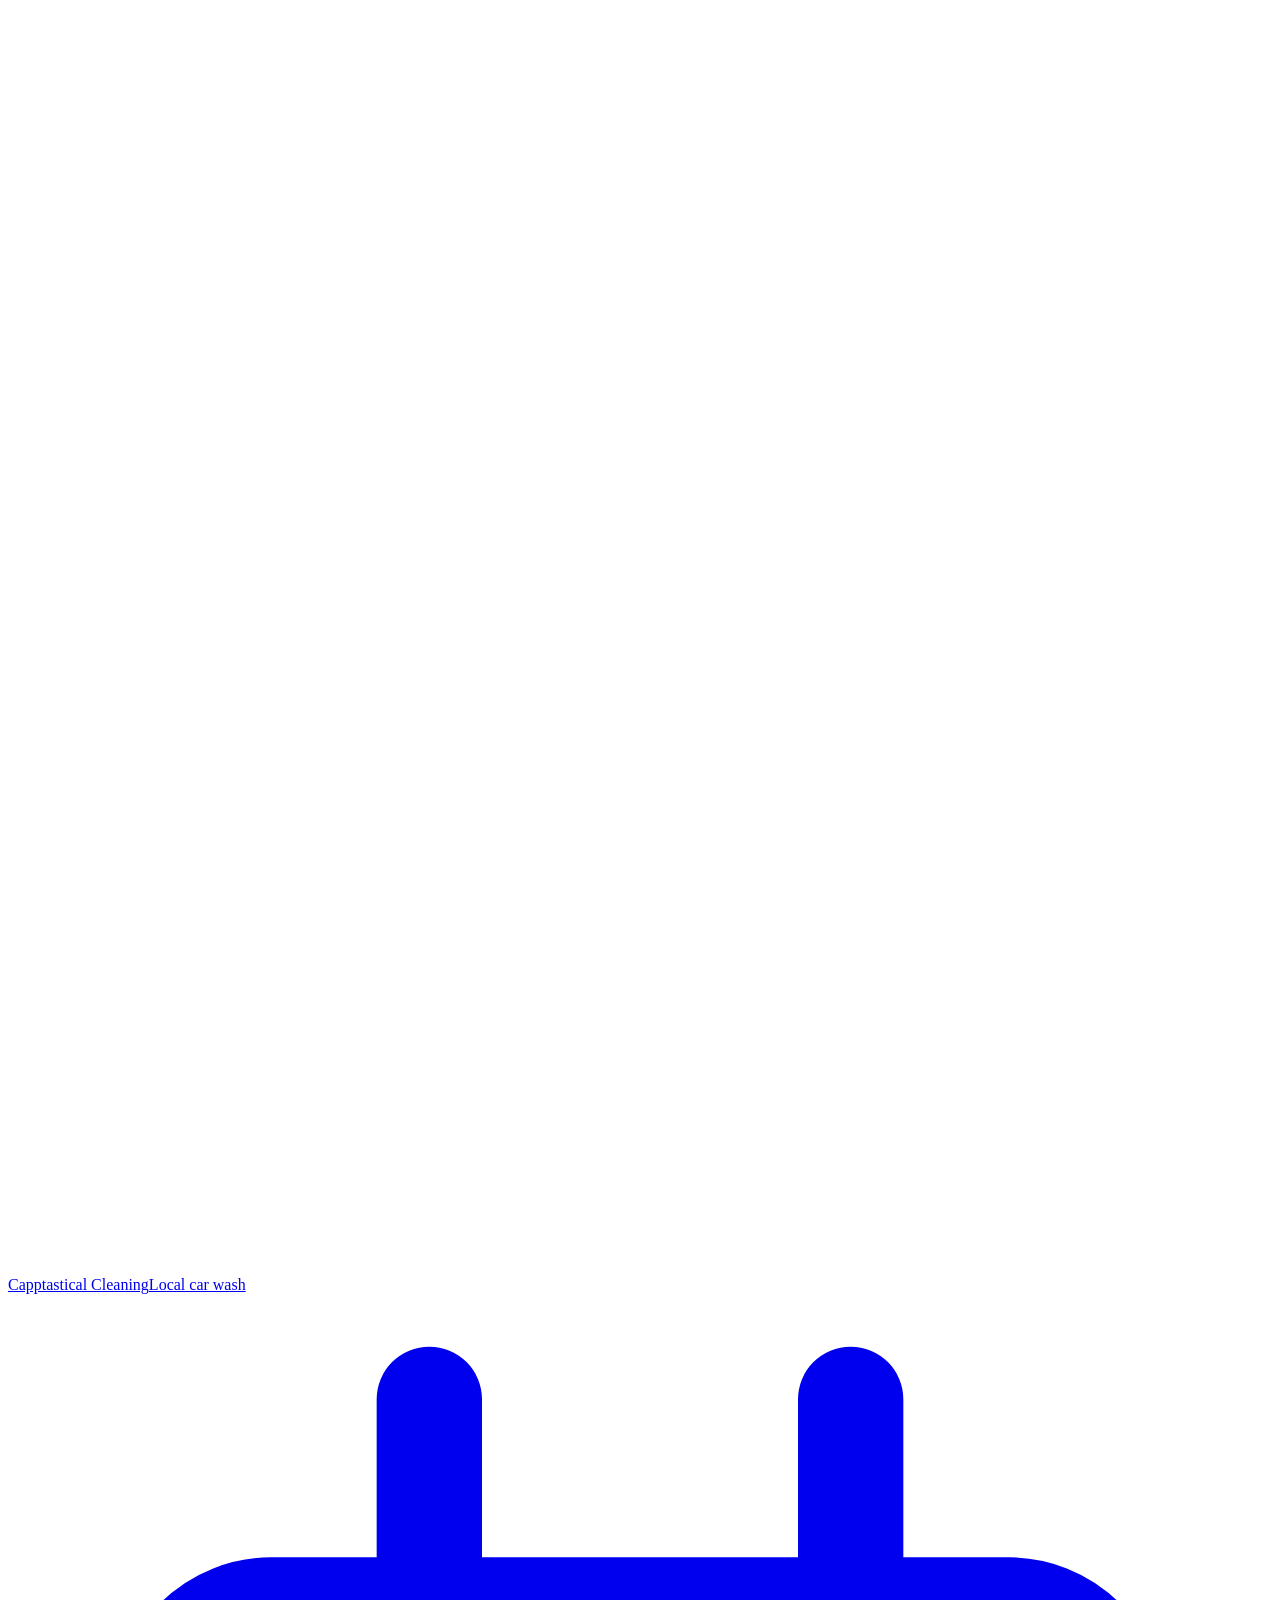
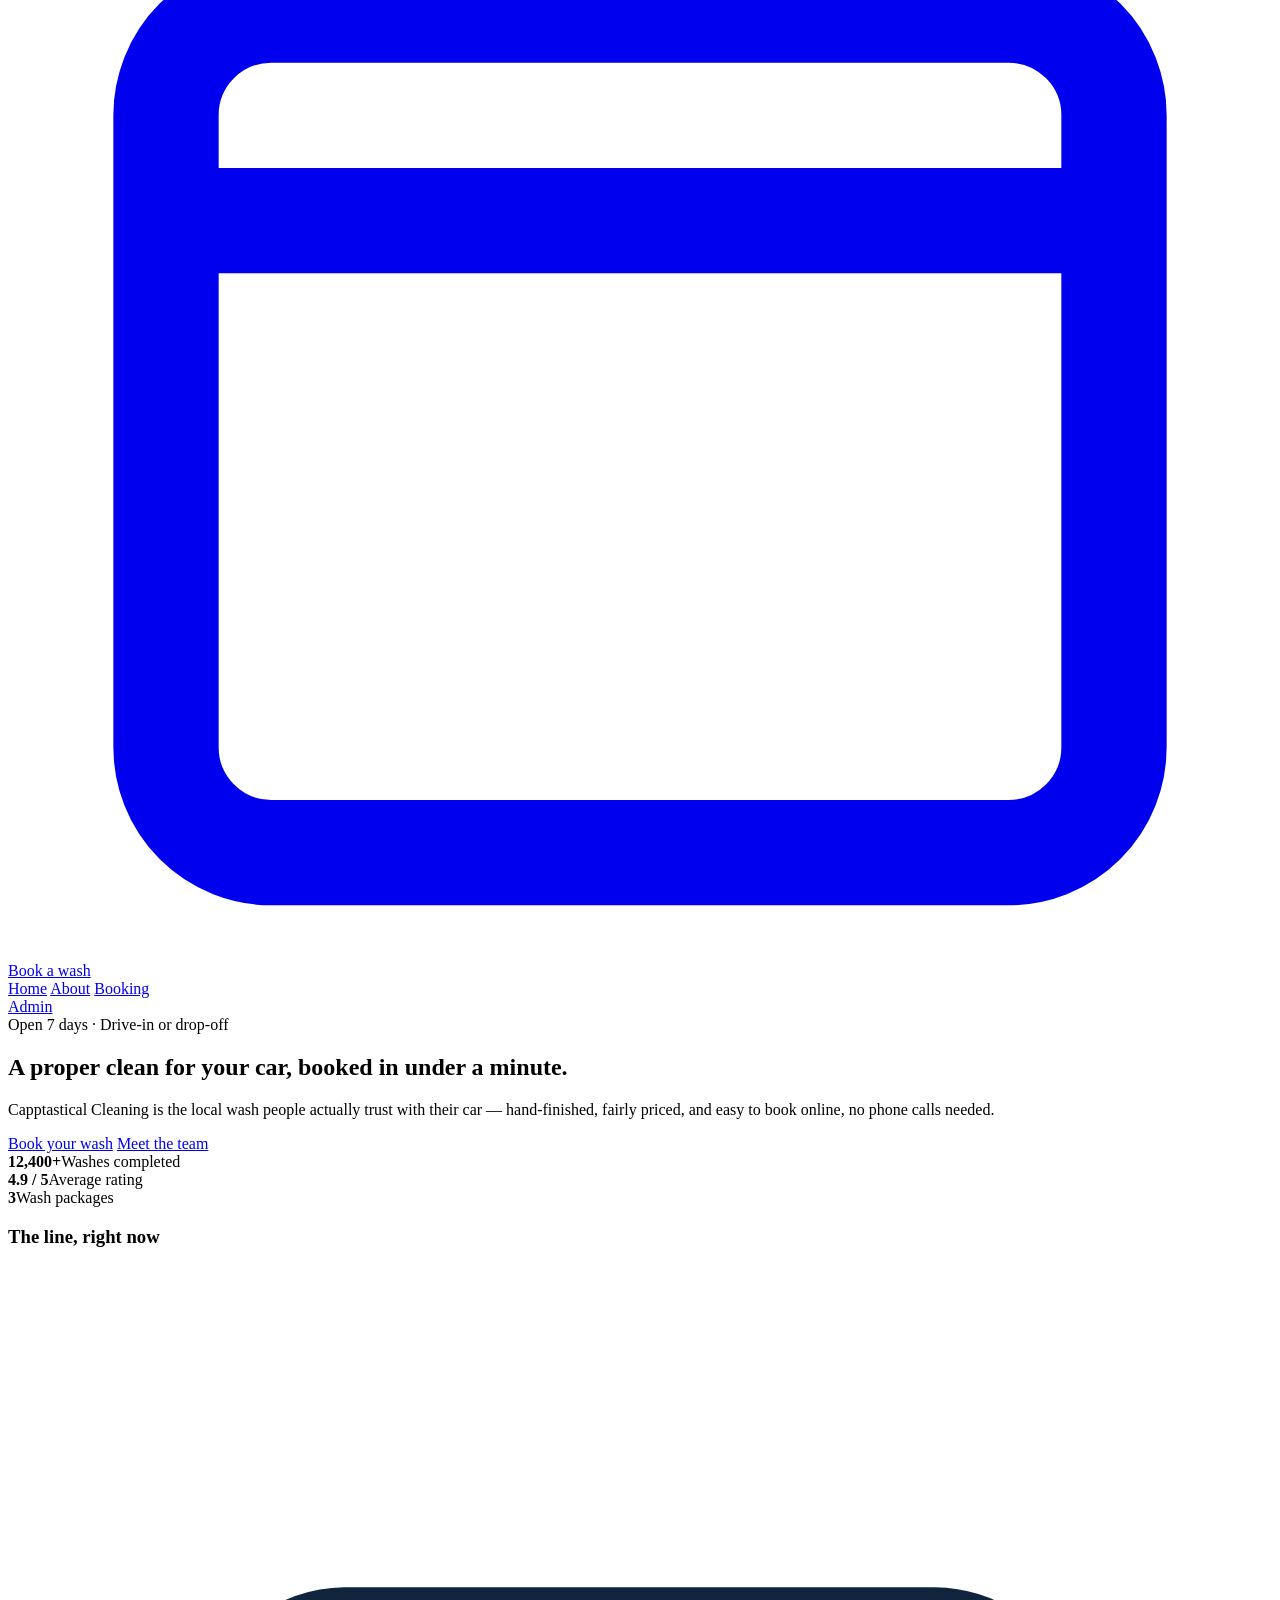
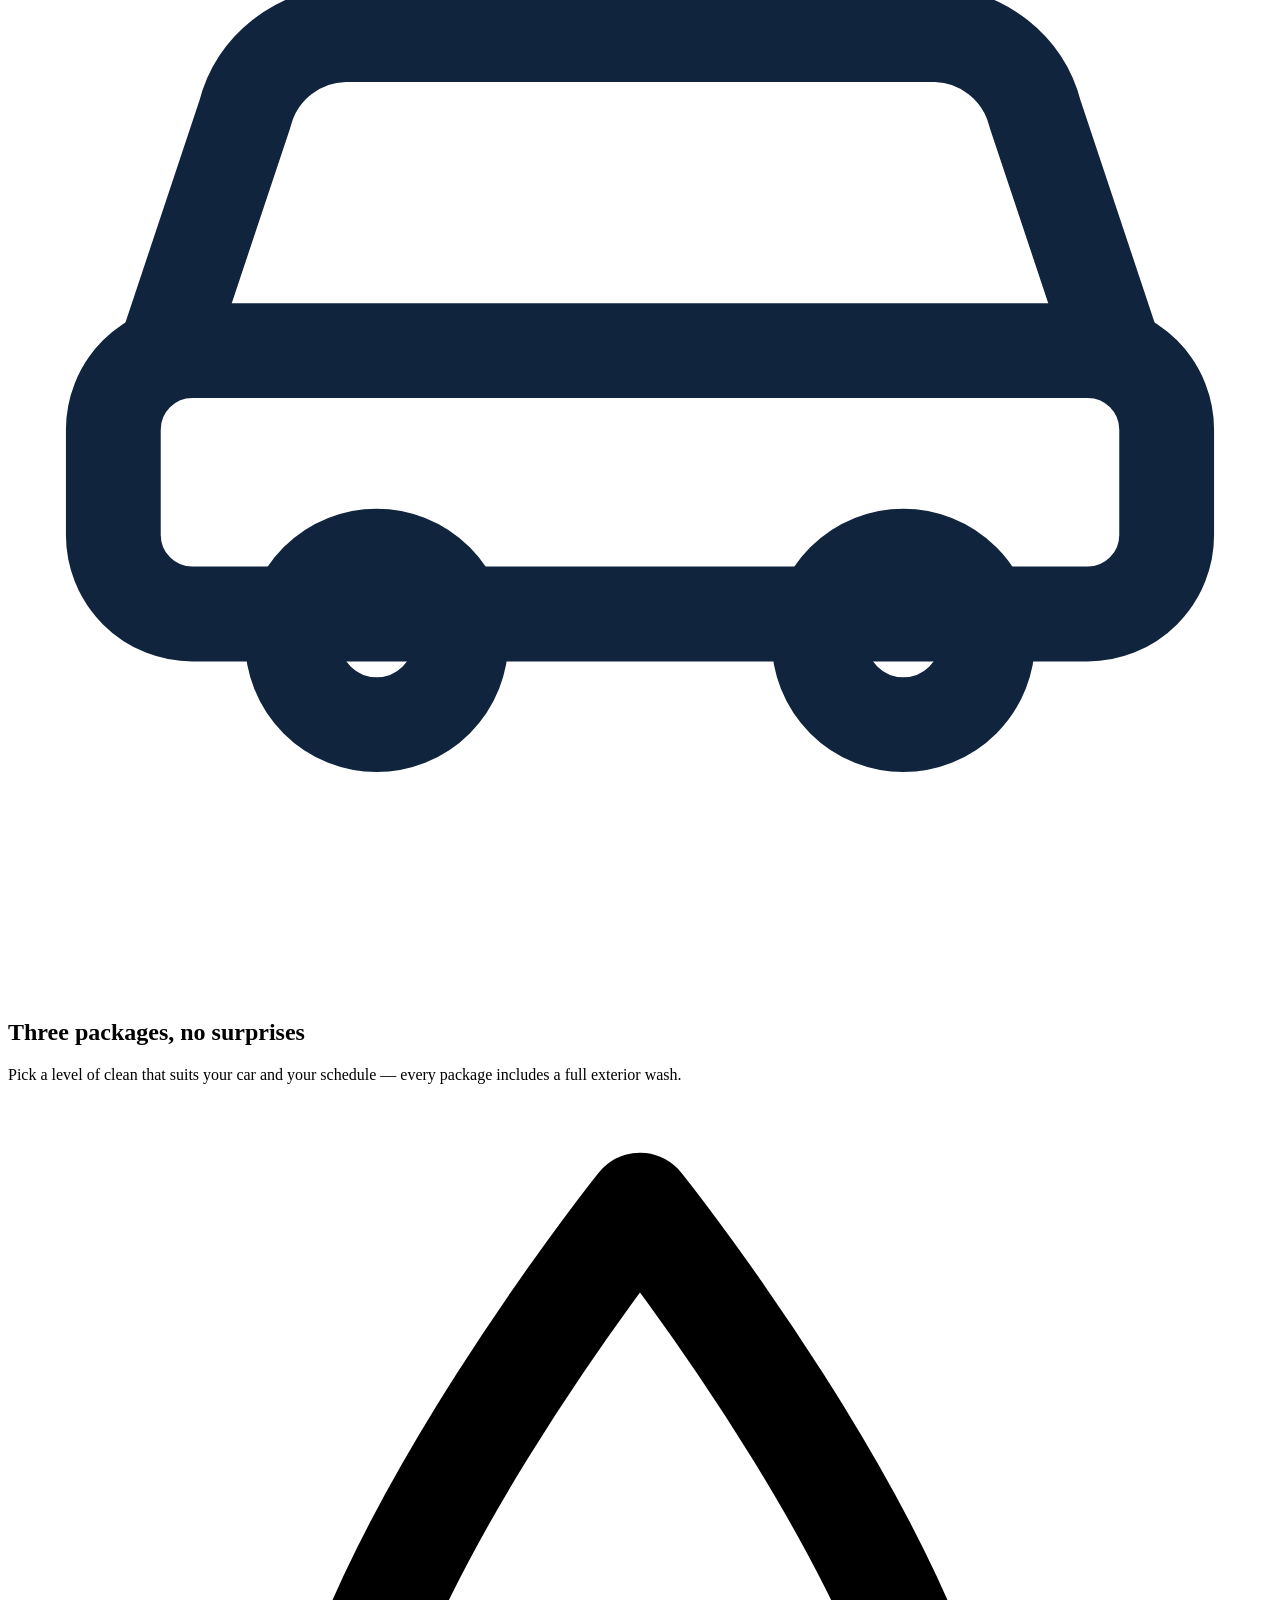
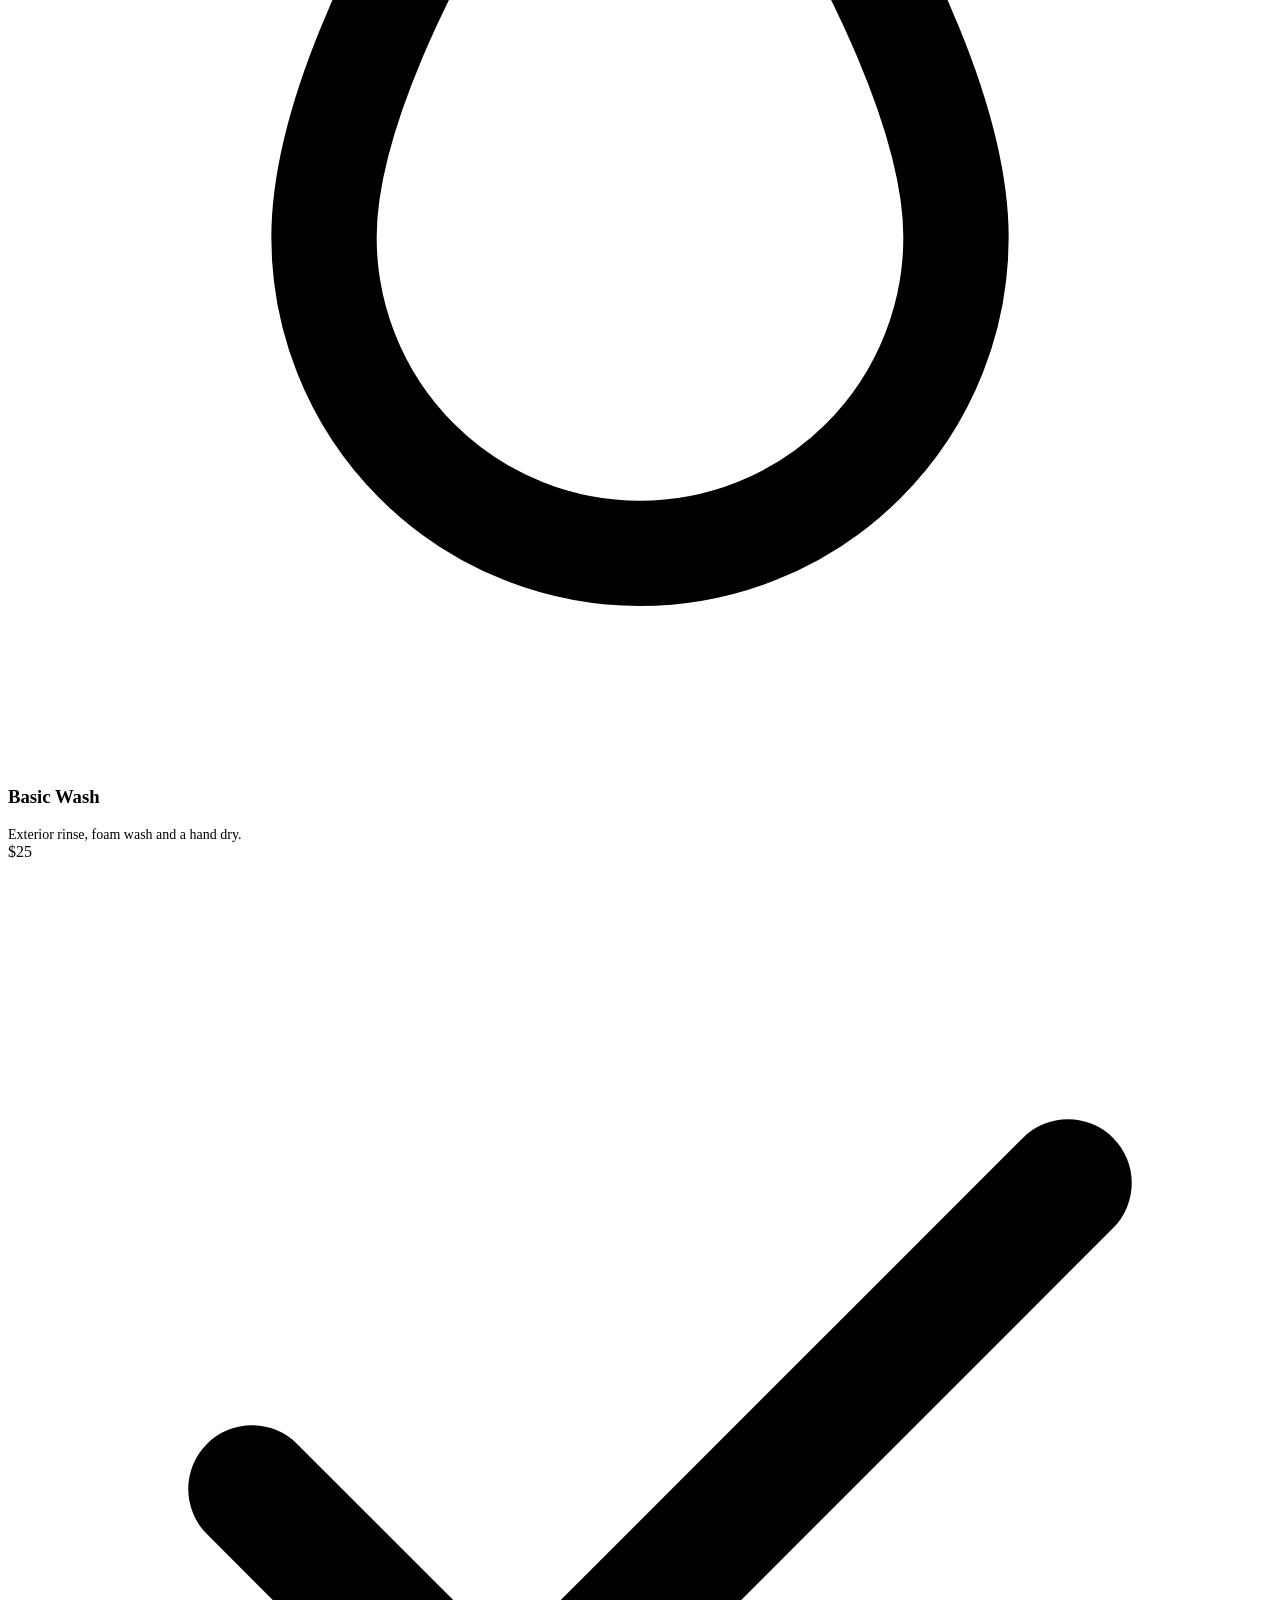
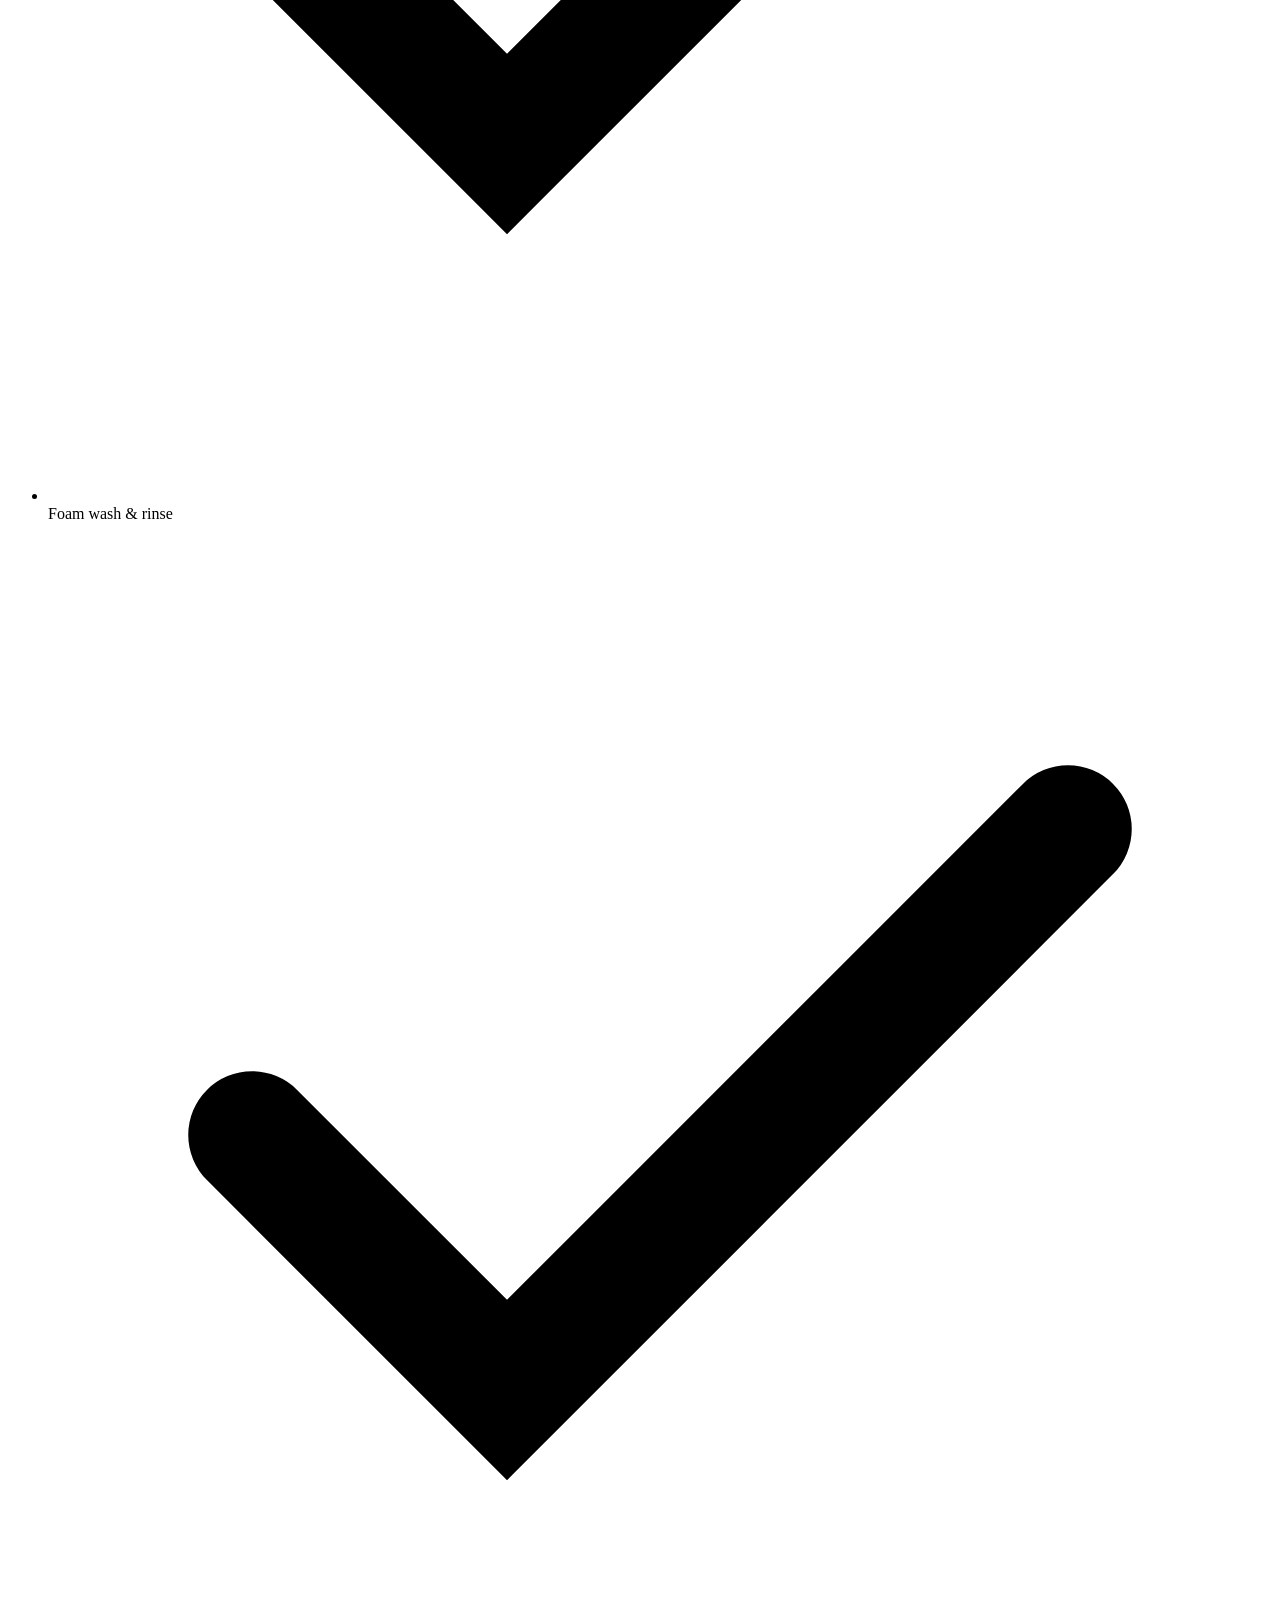
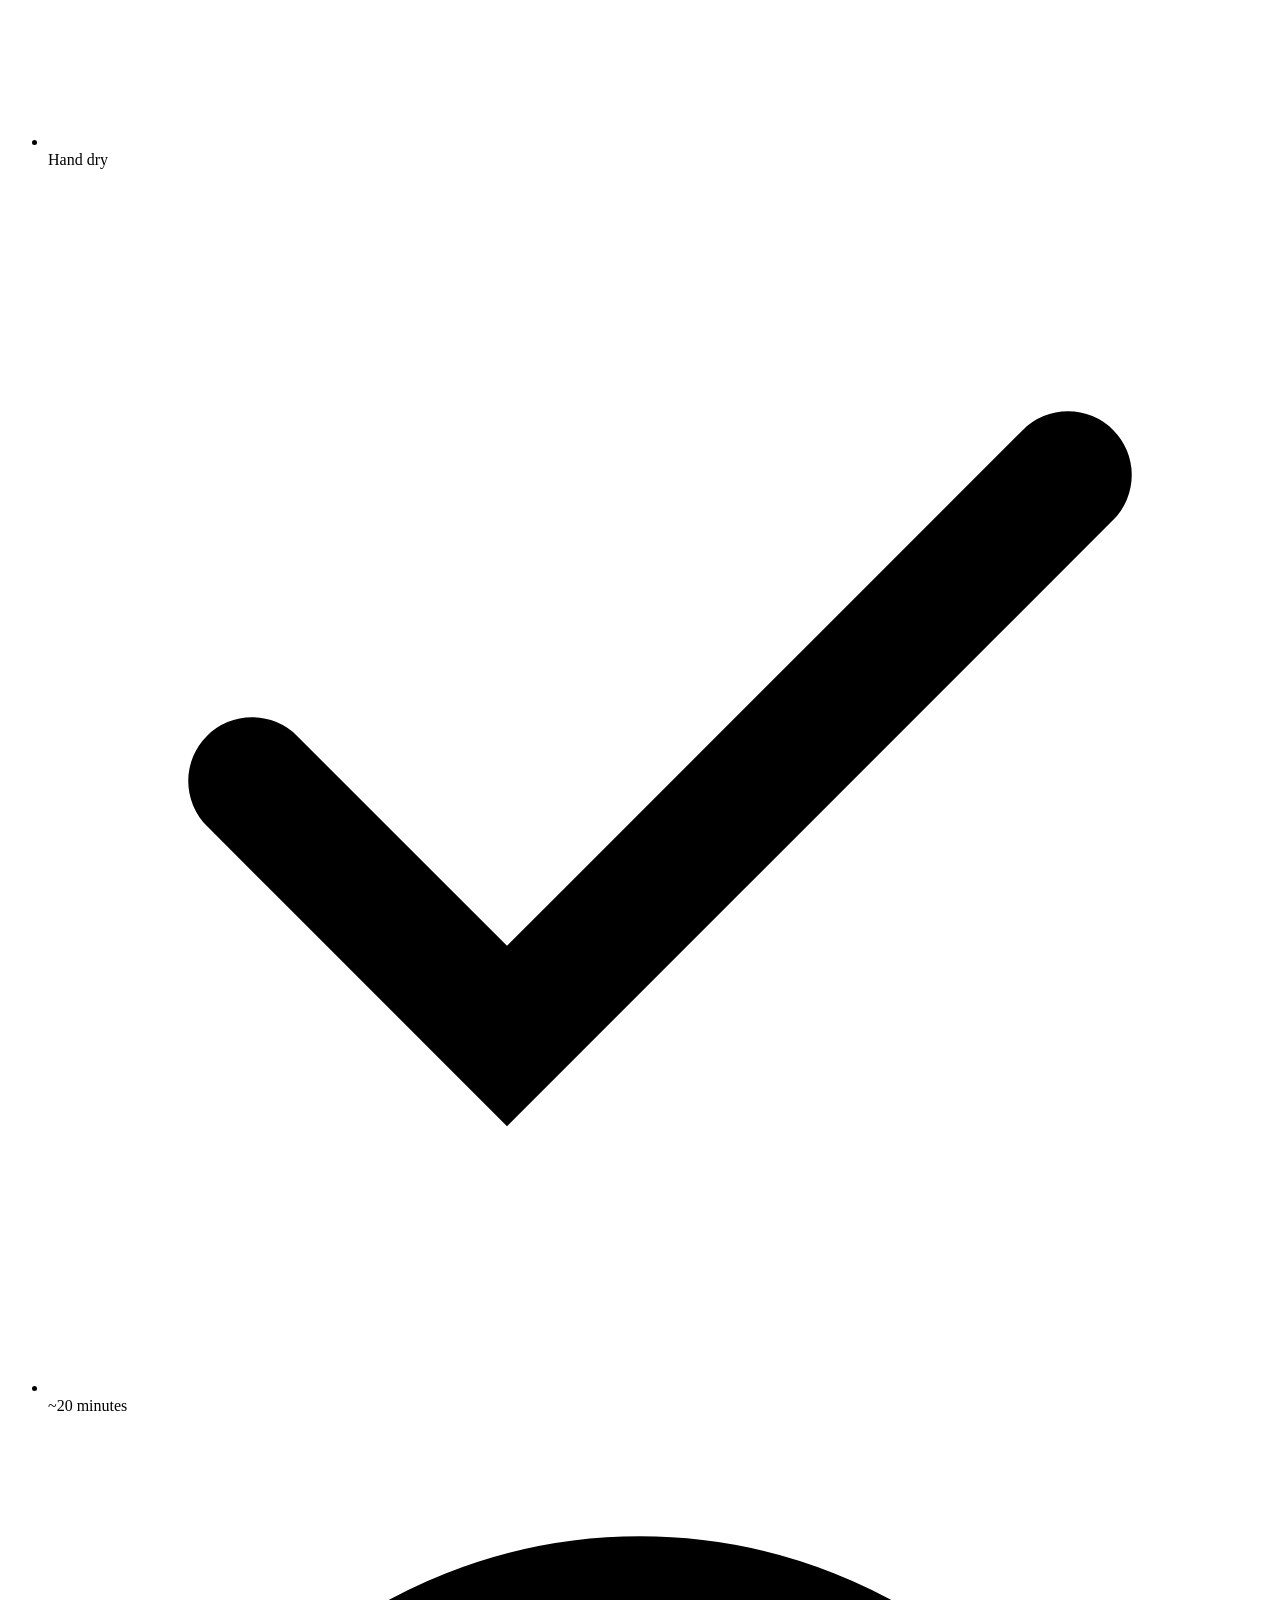
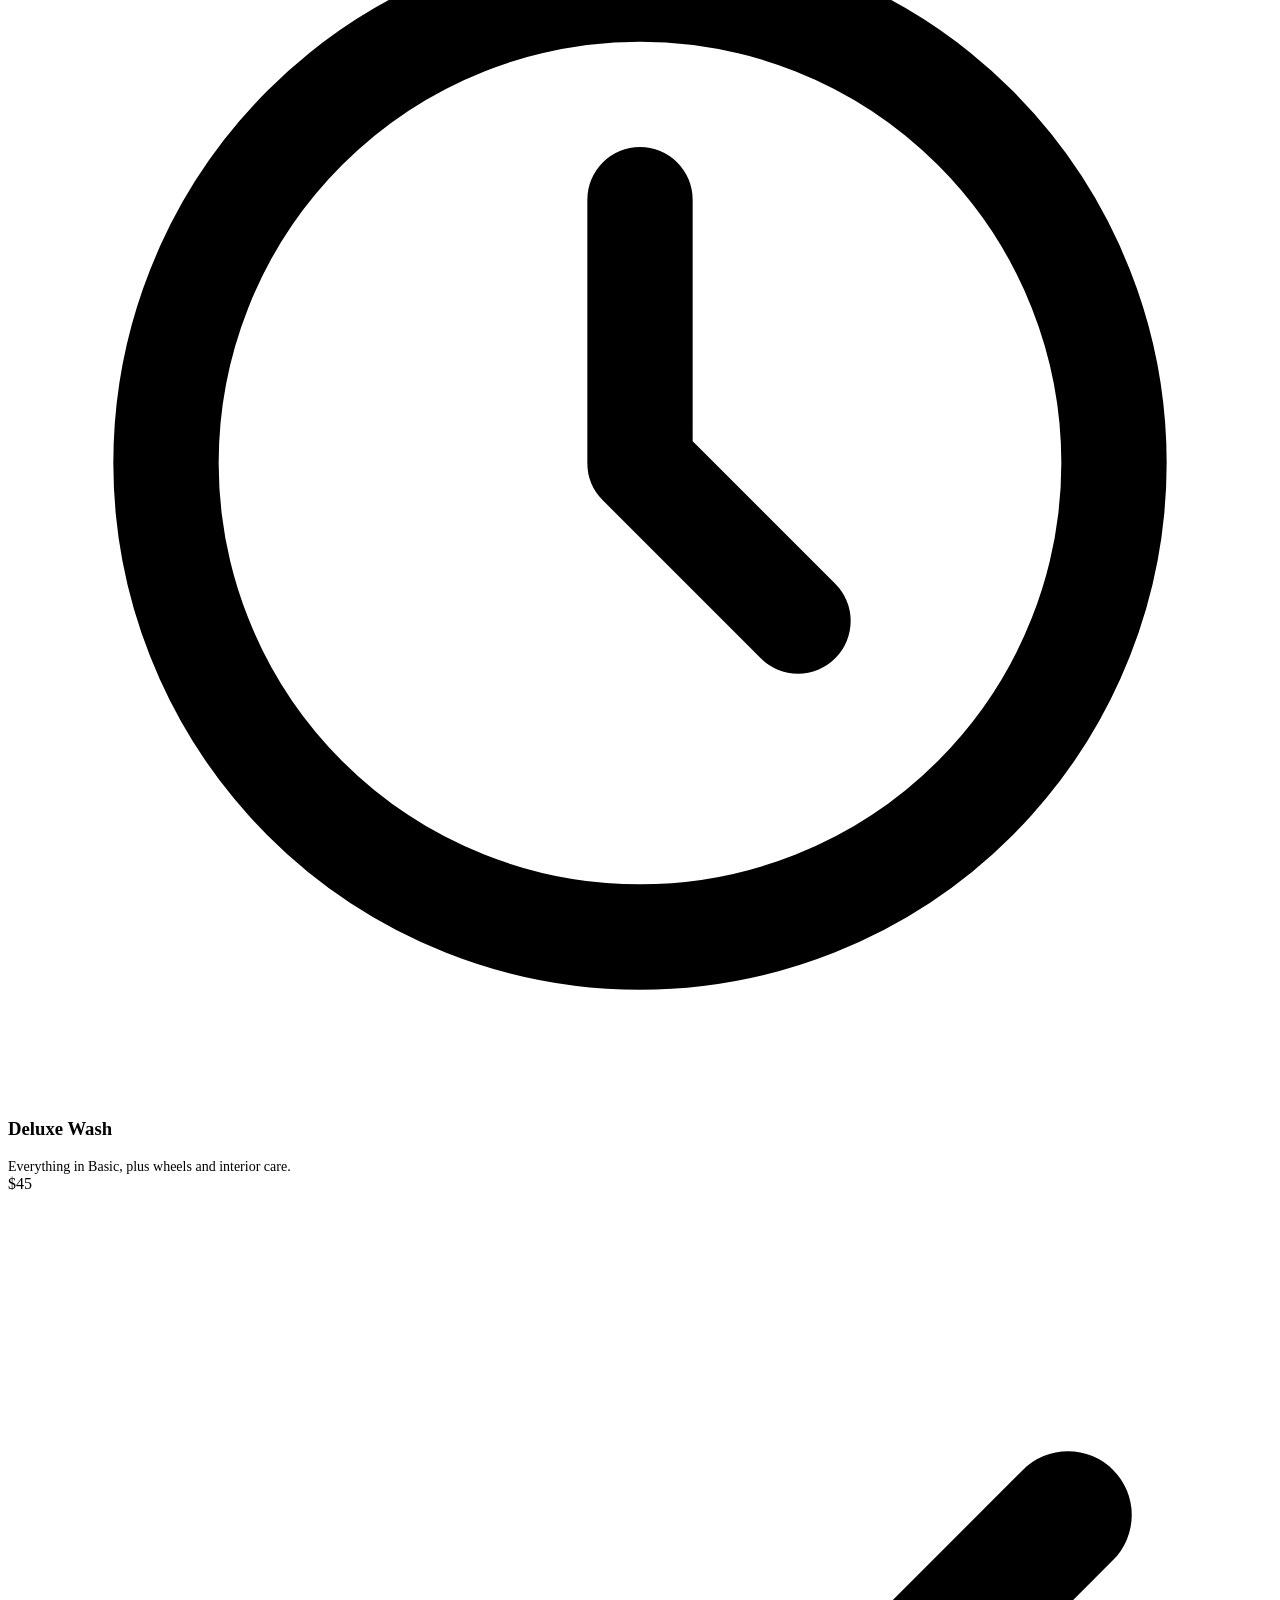
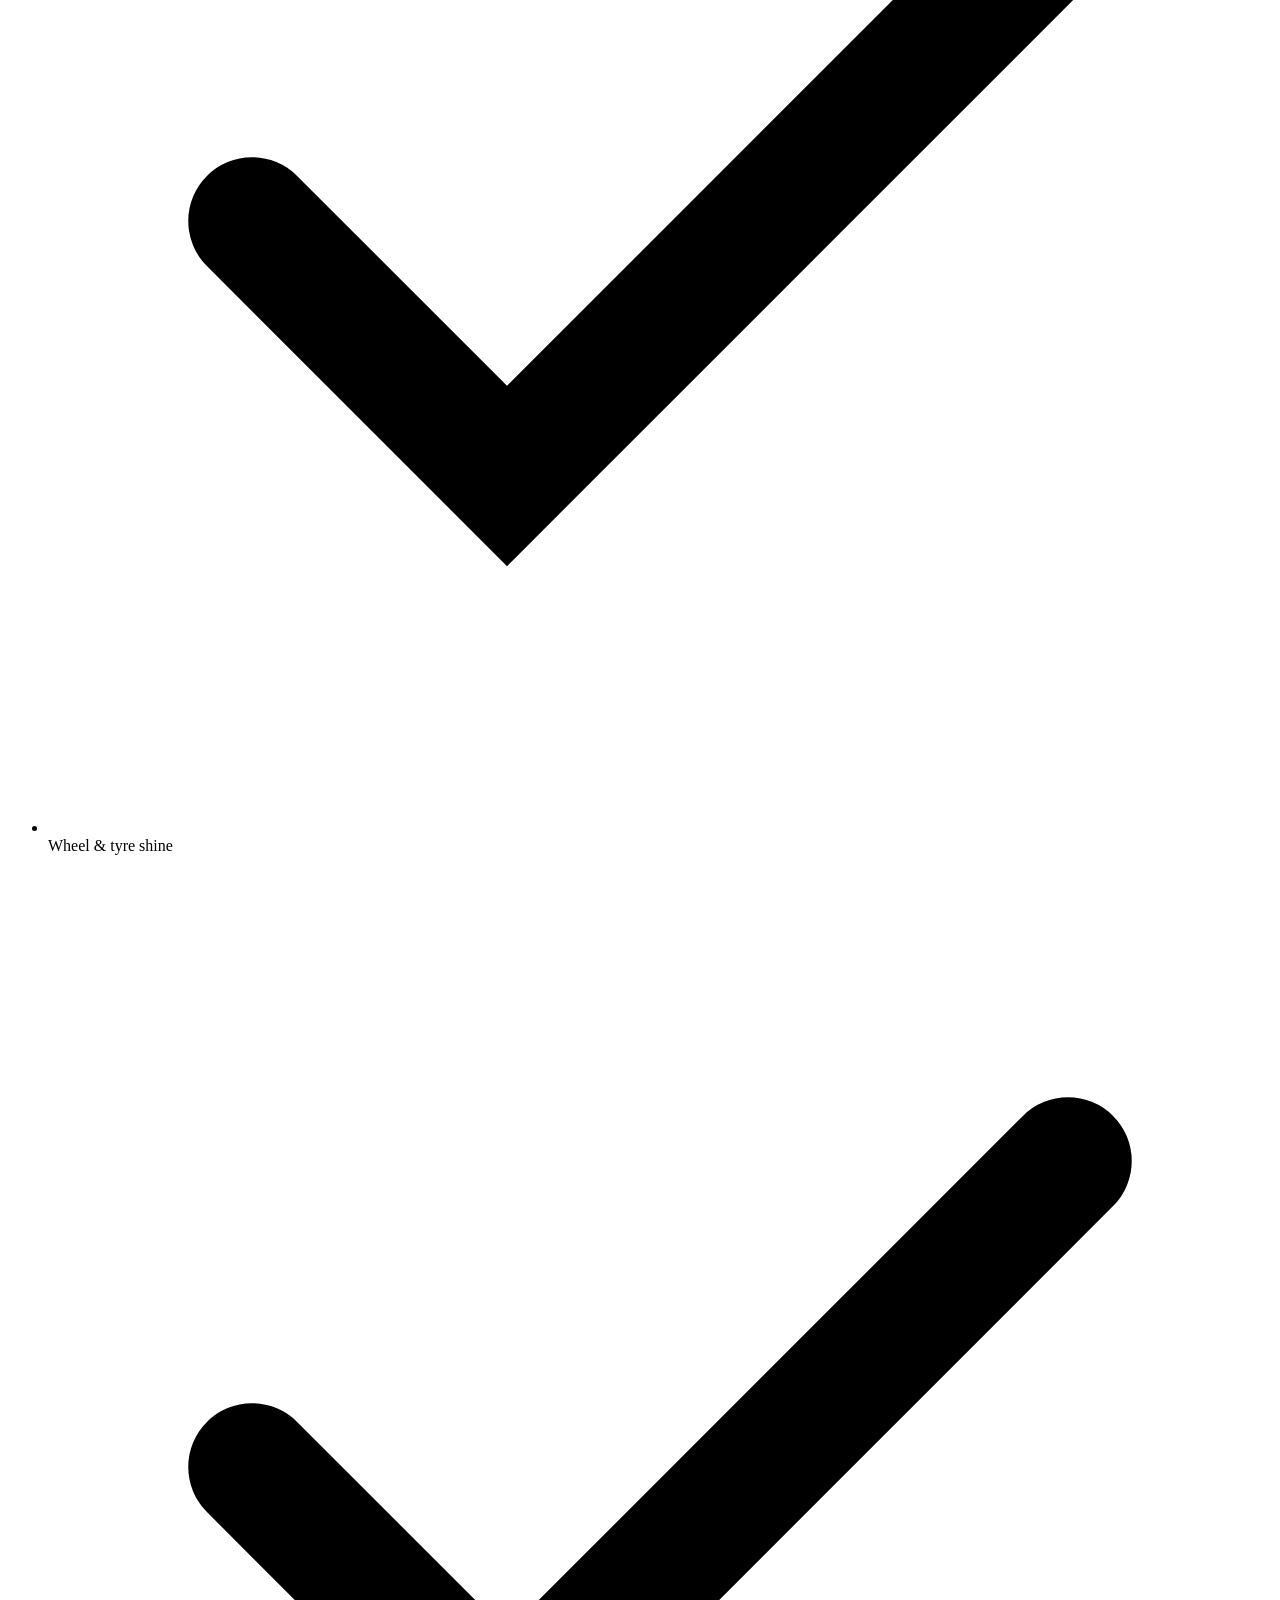
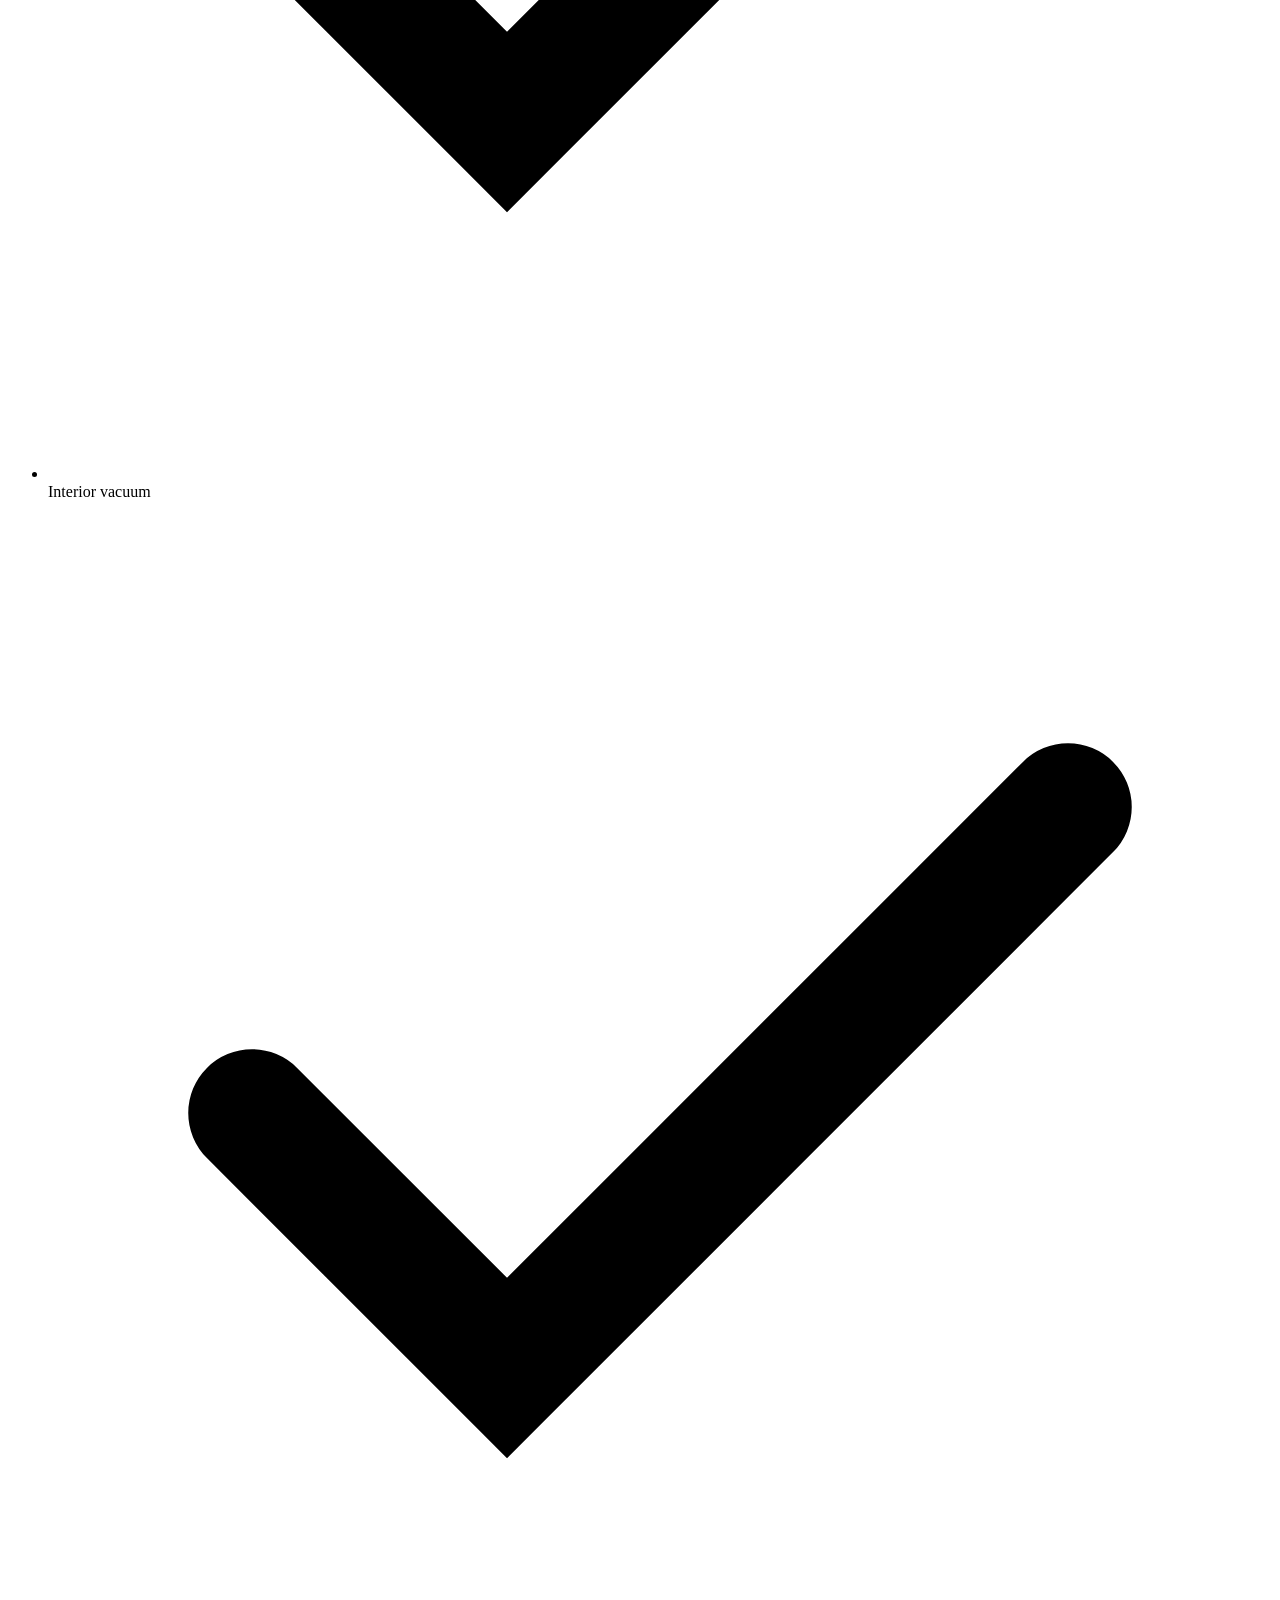
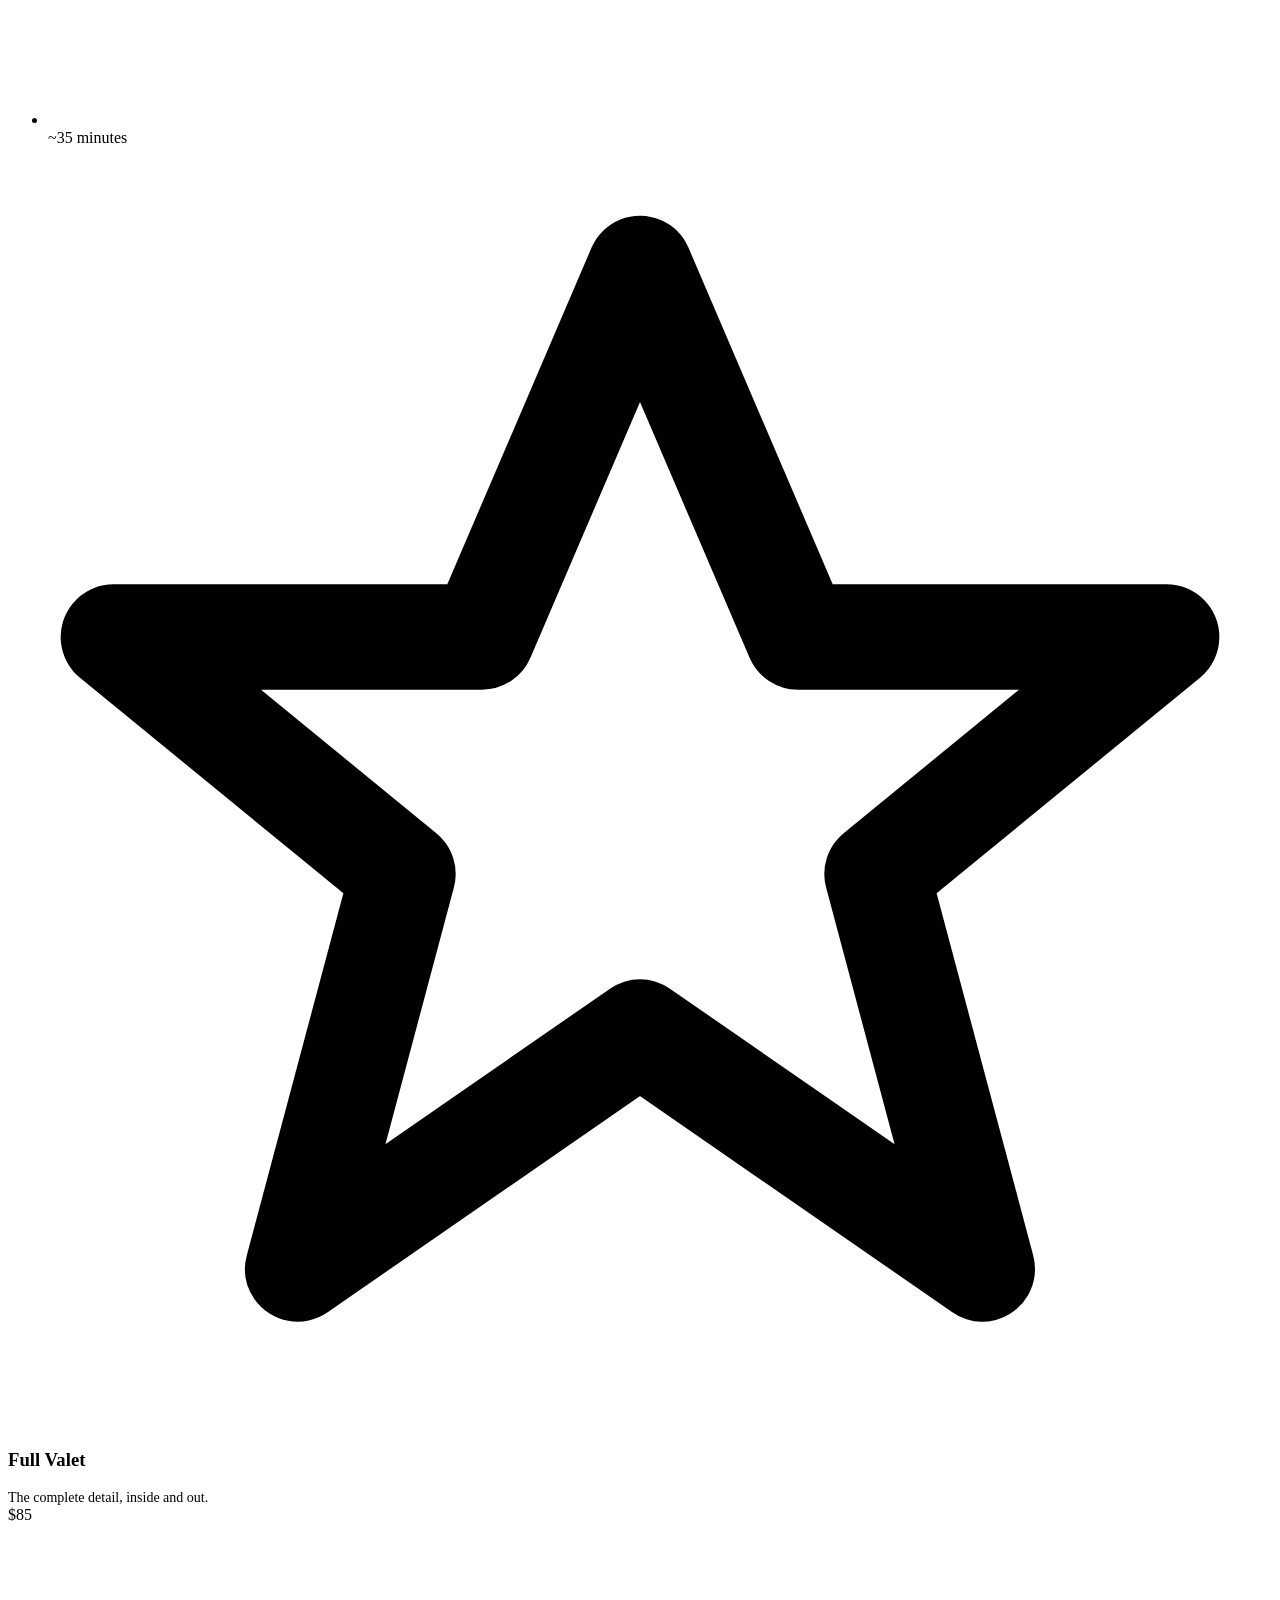
==== index.html @ c96fa554 "Add files via upload" ====
<!DOCTYPE html>
<html lang="en">
<head>
<meta charset="UTF-8">
<meta name="viewport" content="width=device-width, initial-scale=1.0">
<title>Capptastical Cleaning — Local Car Wash</title>
<meta name="description" content="Capptastical Cleaning is your local car wash for a fast, thorough clean — book online in minutes.">
<link rel="preconnect" href="https://fonts.googleapis.com">
<link href="https://fonts.googleapis.com/css2?family=Sora:wght@600;700;800&family=Inter:wght@400;500;600;700&display=swap" rel="stylesheet">
<link rel="stylesheet" href="css/styles.css">
</head>
<body>

<header class="site-header">
  <div class="wrap">
    <div class="nav-left">
      <a class="brand" href="index.html">
        <span class="brand-mark">
          <svg viewBox="0 0 24 24" fill="none" xmlns="http://www.w3.org/2000/svg"><path d="M12 2C12 2 6 9.5 6 14a6 6 0 0 0 12 0c0-4.5-6-12-6-12Z" fill="#FFFFFF"/></svg>
        </span>
        <span class="brand-name">Capptastical Cleaning<span>Local car wash</span></span>
      </a>
      <a class="book-top-btn" href="booking.html">
        <svg viewBox="0 0 24 24" fill="none" xmlns="http://www.w3.org/2000/svg" stroke="currentColor" stroke-width="2" stroke-linecap="round"><path d="M8 2v4M16 2v4M3 10h18M5 6h14a2 2 0 0 1 2 2v12a2 2 0 0 1-2 2H5a2 2 0 0 1-2-2V8a2 2 0 0 1 2-2Z"/></svg>
        Book a wash
      </a>
    </div>
    <nav class="nav-links" aria-label="Primary">
      <a href="index.html" aria-current="page">Home</a>
      <a href="about.html">About</a>
      <a href="booking.html">Booking</a>
    </nav>
    <div class="nav-right">
      <a class="btn btn-ghost btn-sm" href="admin.html">Admin</a>
    </div>
  </div>
</header>

<main>
  <!-- ===================== HERO ===================== -->
  <section class="hero">
    <div class="wrap">
      <div>
        <span class="eyebrow">Open 7 days · Drive-in or drop-off</span>
        <h1>A proper clean for your car, booked in under a minute.</h1>
        <p class="lede">Capptastical Cleaning is the local wash people actually trust with their car — hand-finished, fairly priced, and easy to book online, no phone calls needed.</p>
        <div class="hero-actions">
          <a class="btn btn-primary" href="booking.html">Book your wash</a>
          <a class="btn btn-ghost" href="about.html">Meet the team</a>
        </div>
        <div class="hero-stats">
          <div><strong>12,400+</strong><span>Washes completed</span></div>
          <div><strong>4.9 / 5</strong><span>Average rating</span></div>
          <div><strong>3</strong><span>Wash packages</span></div>
        </div>
      </div>

      <div class="wash-track">
        <div class="wash-track-inner">
          <h3>The line, right now</h3>
          <div class="wash-lane">
            <div class="car">
              <svg viewBox="0 0 24 24" fill="none" xmlns="http://www.w3.org/2000/svg" stroke="#10243E" stroke-width="1.8" stroke-linecap="round" stroke-linejoin="round">
                <path d="M3 13l1.5-4.5A2 2 0 0 1 6.4 7h11.2a2 2 0 0 1 1.9 1.5L21 13"/>
                <rect x="2" y="13" width="20" height="5" rx="1.5"/>
                <circle cx="7" cy="18.5" r="1.6"/><circle cx="17" cy="18.5" r="1.6"/>
              </svg>
            </div>
          </div>
        </div>
      </div>
    </div>
  </section>

  <!-- wave divider -->
  <svg class="wave-divider" viewBox="0 0 1440 60" preserveAspectRatio="none" xmlns="http://www.w3.org/2000/svg">
    <path d="M0,32 C240,64 480,0 720,20 C960,40 1200,64 1440,24 L1440,60 L0,60 Z" fill="#FFFFFF"></path>
  </svg>

  <!-- ===================== SERVICES ===================== -->
  <section class="section" style="background:#fff; padding-top:8px;">
    <div class="wrap">
      <div class="section-head">
        <h2>Three packages, no surprises</h2>
        <p>Pick a level of clean that suits your car and your schedule — every package includes a full exterior wash.</p>
      </div>
      <div class="card-grid">

        <div class="svc-card">
          <div class="svc-icon">
            <svg viewBox="0 0 24 24" fill="none" xmlns="http://www.w3.org/2000/svg" stroke="currentColor" stroke-width="2" stroke-linecap="round" stroke-linejoin="round"><path d="M12 2C12 2 6 9.5 6 14a6 6 0 0 0 12 0c0-4.5-6-12-6-12Z"/></svg>
          </div>
          <h3>Basic Wash</h3>
          <p style="margin:0; font-size:14px;">Exterior rinse, foam wash and a hand dry.</p>
          <span class="svc-price">$25</span>
          <ul>
            <li><svg viewBox="0 0 24 24" fill="none" xmlns="http://www.w3.org/2000/svg" stroke="currentColor" stroke-width="2.5" stroke-linecap="round"><path d="M20 6 9 17l-5-5"/></svg> Foam wash & rinse</li>
            <li><svg viewBox="0 0 24 24" fill="none" xmlns="http://www.w3.org/2000/svg" stroke="currentColor" stroke-width="2.5" stroke-linecap="round"><path d="M20 6 9 17l-5-5"/></svg> Hand dry</li>
            <li><svg viewBox="0 0 24 24" fill="none" xmlns="http://www.w3.org/2000/svg" stroke="currentColor" stroke-width="2.5" stroke-linecap="round"><path d="M20 6 9 17l-5-5"/></svg> ~20 minutes</li>
          </ul>
        </div>

        <div class="svc-card">
          <div class="svc-icon">
            <svg viewBox="0 0 24 24" fill="none" xmlns="http://www.w3.org/2000/svg" stroke="currentColor" stroke-width="2" stroke-linecap="round" stroke-linejoin="round"><circle cx="12" cy="12" r="9"/><path d="M12 7v5l3 3"/></svg>
          </div>
          <h3>Deluxe Wash</h3>
          <p style="margin:0; font-size:14px;">Everything in Basic, plus wheels and interior care.</p>
          <span class="svc-price">$45</span>
          <ul>
            <li><svg viewBox="0 0 24 24" fill="none" xmlns="http://www.w3.org/2000/svg" stroke="currentColor" stroke-width="2.5" stroke-linecap="round"><path d="M20 6 9 17l-5-5"/></svg> Wheel & tyre shine</li>
            <li><svg viewBox="0 0 24 24" fill="none" xmlns="http://www.w3.org/2000/svg" stroke="currentColor" stroke-width="2.5" stroke-linecap="round"><path d="M20 6 9 17l-5-5"/></svg> Interior vacuum</li>
            <li><svg viewBox="0 0 24 24" fill="none" xmlns="http://www.w3.org/2000/svg" stroke="currentColor" stroke-width="2.5" stroke-linecap="round"><path d="M20 6 9 17l-5-5"/></svg> ~35 minutes</li>
          </ul>
        </div>

        <div class="svc-card">
          <div class="svc-icon">
            <svg viewBox="0 0 24 24" fill="none" xmlns="http://www.w3.org/2000/svg" stroke="currentColor" stroke-width="2" stroke-linecap="round" stroke-linejoin="round"><path d="M12 2l3 7h7l-5.5 4.5L18.5 21 12 16.5 5.5 21 7.5 13.5 2 9h7Z"/></svg>
          </div>
          <h3>Full Valet</h3>
          <p style="margin:0; font-size:14px;">The complete detail, inside and out.</p>
          <span class="svc-price">$85</span>
          <ul>
            <li><svg viewBox="0 0 24 24" fill="none" xmlns="http://www.w3.org/2000/svg" stroke="currentColor" stroke-width="2.5" stroke-linecap="round"><path d="M20 6 9 17l-5-5"/></svg> Full interior detail</li>
            <li><svg viewBox="0 0 24 24" fill="none" xmlns="http://www.w3.org/2000/svg" stroke="currentColor" stroke-width="2.5" stroke-linecap="round"><path d="M20 6 9 17l-5-5"/></svg> Seats & windows, inside-out</li>
            <li><svg viewBox="0 0 24 24" fill="none" xmlns="http://www.w3.org/2000/svg" stroke="currentColor" stroke-width="2.5" stroke-linecap="round"><path d="M20 6 9 17l-5-5"/></svg> ~70 minutes</li>
          </ul>
        </div>

      </div>
    </div>
  </section>

  <!-- ===================== INFO STRIP ===================== -->
  <section class="section" style="padding-top:0;">
    <div class="wrap">
      <div class="section-head" style="margin-bottom:18px;">
        <h2>Everything you need to know</h2>
      </div>
      <div class="info-strip">
        <div>
          <h4>Hours</h4>
          <p>Mon–Sat 8am–5:30pm<br>Sun 9am–4pm</p>
        </div>
        <div>
          <h4>Location</h4>
          <p>14 Harbourview Road<br>San Diego, CA</p>
        </div>
        <div>
          <h4>Booking</h4>
          <p>Online, anytime<br>Confirmed by email</p>
        </div>
      </div>
    </div>
  </section>

  <!-- ===================== CTA ===================== -->
  <section class="section" style="padding-top:0;">
    <div class="wrap">
      <div class="cta-band">
        <h2>Ready when you are.</h2>
        <p>Pick a package, choose a time slot, and you're done. We'll handle the rest.</p>
        <a class="btn btn-sun" href="booking.html">Book your wash now</a>
      </div>
    </div>
  </section>
</main>

<footer class="site-footer">
  <div class="wrap">
    <div>
      <div class="brand" style="margin-bottom:12px;">
        <span class="brand-mark"><svg viewBox="0 0 24 24" fill="none" xmlns="http://www.w3.org/2000/svg"><path d="M12 2C12 2 6 9.5 6 14a6 6 0 0 0 12 0c0-4.5-6-12-6-12Z" fill="#FFFFFF"/></svg></span>
        <span class="brand-name" style="color:#fff;">Capptastical Cleaning</span>
      </div>
      <p>Your local car wash — hand-finished, fairly priced, easy to book.</p>
    </div>
    <div>
      <h5>Site</h5>
      <ul>
        <li><a href="index.html">Home</a></li>
        <li><a href="about.html">About</a></li>
        <li><a href="booking.html">Booking</a></li>
        <li><a href="admin.html">Admin</a></li>
      </ul>
    </div>
    <div>
      <h5>Contact</h5>
      <ul>
        <li><a href="mailto:hello@capptasticalcleaning.com.au">hello@capptasticalcleaning.com.au</a></li>
        <li><a href="tel:+11234567890">+1 (123) 456-7890</a></li>
        <li>14 Harbourview Road, San Diego, CA</li>
      </ul>
    </div>
  </div>
  <div class="wrap footer-bottom">
    <span>© 2026 Capptastical Cleaning. All rights reserved.</span>
    <span>Built as a front-end prototype — see README for production setup.</span>
  </div>
</footer>

<!-- Floating booking bubble -->
<div class="book-bubble">
  <div class="book-bubble-panel" id="bubblePanel">
    <button class="bubble-close book-bubble-close" id="bubbleClose" aria-label="Close">
      <svg width="16" height="16" viewBox="0 0 24 24" fill="none" xmlns="http://www.w3.org/2000/svg" stroke="currentColor" stroke-width="2" stroke-linecap="round"><path d="M18 6 6 18M6 6l12 12"/></svg>
    </button>
    <h4>Ready for a wash?</h4>
    <p>Book online in under a minute — pick a package, a time, and you're set.</p>
    <a class="btn btn-primary btn-block" href="booking.html">Start booking</a>
  </div>
  <button class="book-bubble-btn" id="bubbleToggle">
    <svg viewBox="0 0 24 24" fill="none" xmlns="http://www.w3.org/2000/svg" stroke="currentColor" stroke-width="2" stroke-linecap="round"><path d="M8 2v4M16 2v4M3 10h18M5 6h14a2 2 0 0 1 2 2v12a2 2 0 0 1-2 2H5a2 2 0 0 1-2-2V8a2 2 0 0 1 2-2Z"/></svg>
    Book a wash
  </button>
</div>

<script src="js/data.js"></script>
<script src="js/main.js"></script>
</body>
</html>
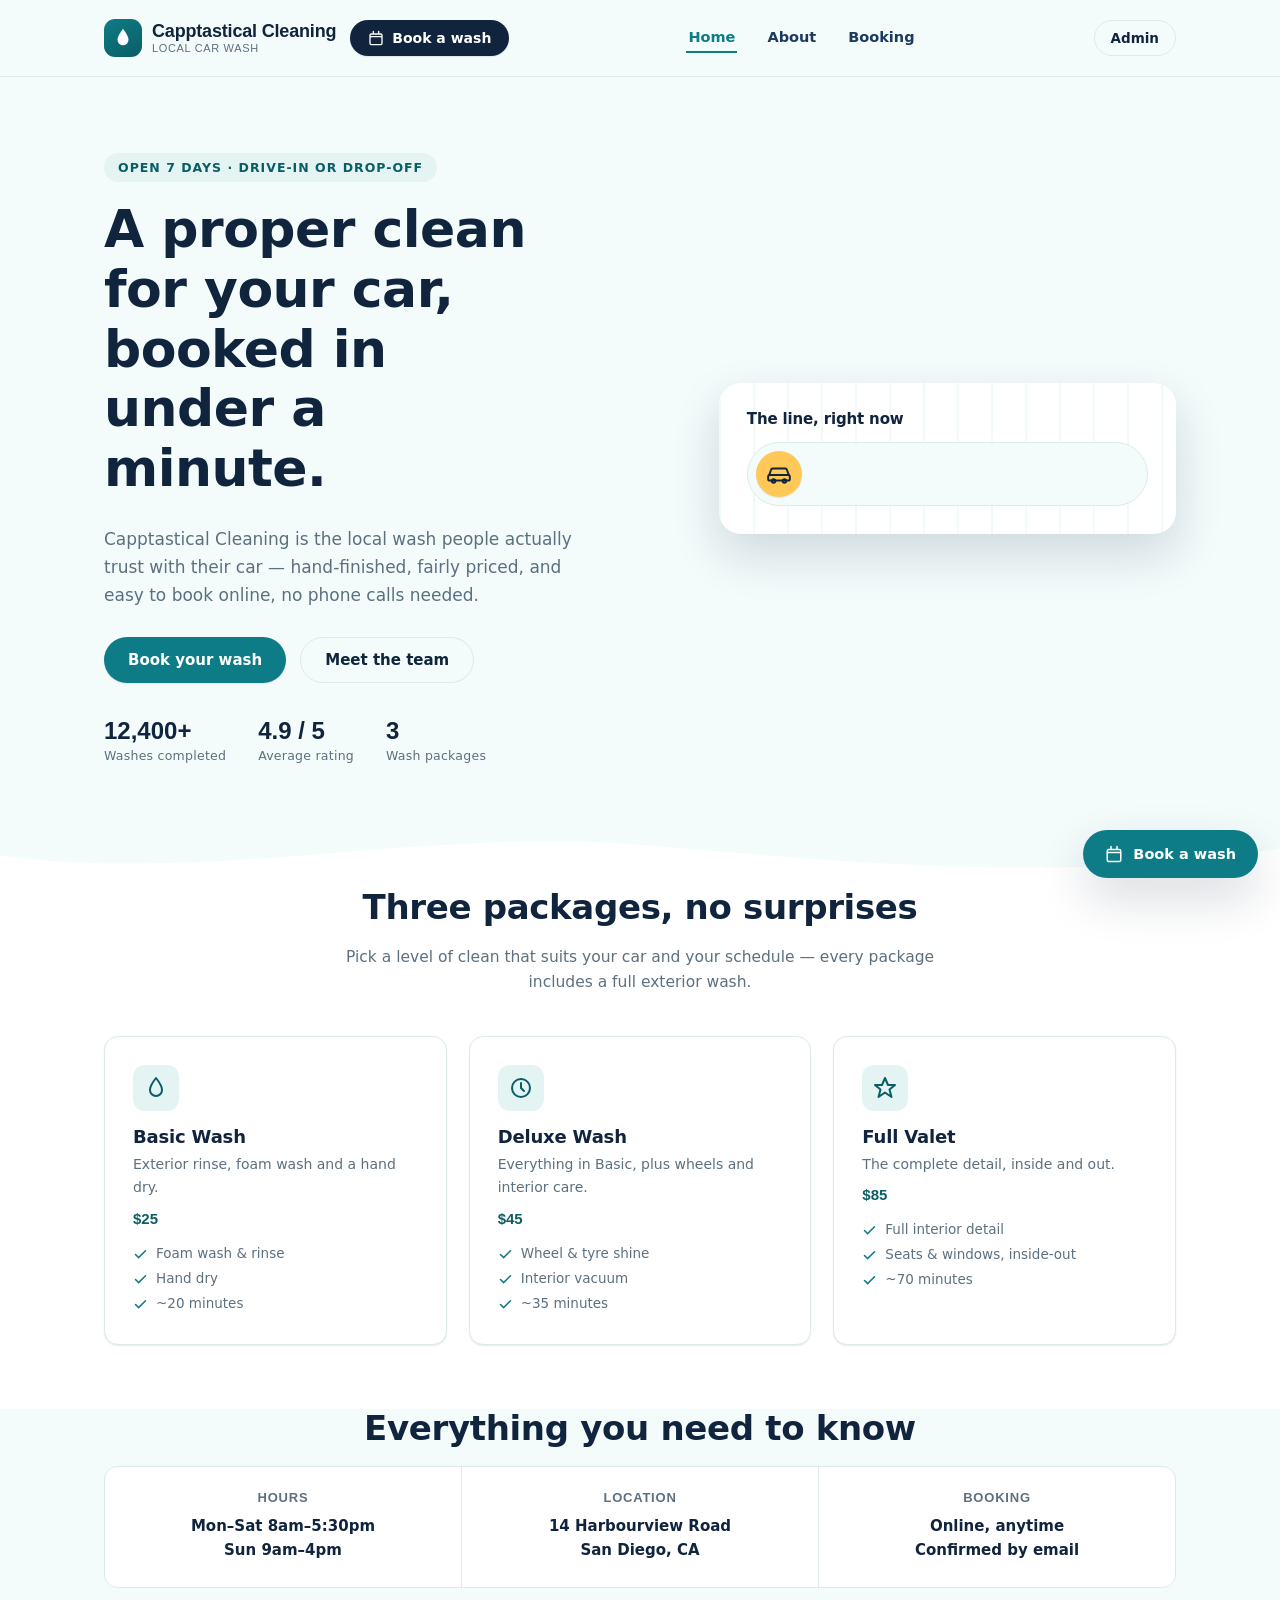
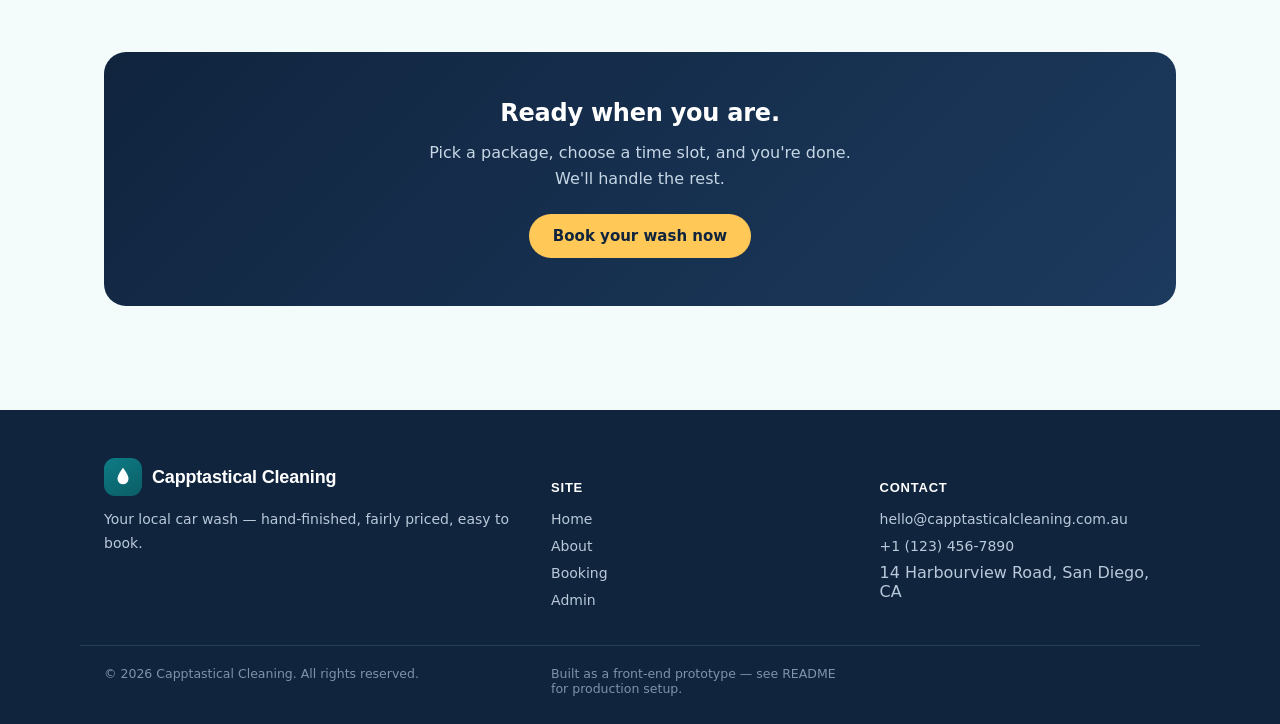
==== commit dc2418e2: "Add files via upload" ====
--- a/index.html
+++ b/index.html
@@ -216,7 +216,6 @@
   </button>
 </div>
 
-<script src="js/data.js"></script>
 <script src="js/main.js"></script>
 </body>
 </html>
--- a/css/styles.css
+++ b/css/styles.css
@@ -0,0 +1,398 @@
+/* ===========================================================
+   Capptastical Cleaning — shared styles
+   Design tokens
+   =========================================================== */
+:root{
+  --ink:#10243E;
+  --ink-soft:#1C3A5E;
+  --teal:#0E7C86;
+  --teal-dark:#0A5D65;
+  --teal-tint:#E3F4F3;
+  --foam:#F3FBFB;
+  --sun:#FFC857;
+  --sun-dark:#E8A93B;
+  --white:#FFFFFF;
+  --slate:#5C7080;
+  --line:#DCEAEA;
+  --danger:#C24545;
+  --radius-sm:8px;
+  --radius:14px;
+  --radius-lg:22px;
+  --shadow-sm:0 1px 2px rgba(16,36,62,.06), 0 1px 1px rgba(16,36,62,.04);
+  --shadow:0 8px 24px rgba(16,36,62,.08);
+  --shadow-lg:0 20px 48px rgba(16,36,62,.16);
+  --maxw:1120px;
+}
+
+*,*::before,*::after{box-sizing:border-box;}
+html{scroll-behavior:smooth;}
+body{
+  margin:0;
+  font-family:'Inter',system-ui,-apple-system,Segoe UI,sans-serif;
+  color:var(--ink);
+  background:var(--foam);
+  -webkit-font-smoothing:antialiased;
+}
+h1,h2,h3,h4,.display{
+  font-family:'Sora',system-ui,sans-serif;
+  color:var(--ink);
+  margin:0 0 .5em;
+  line-height:1.15;
+  letter-spacing:-.01em;
+}
+p{line-height:1.65; color:var(--slate); margin:0 0 1em;}
+a{color:inherit;}
+img{max-width:100%;display:block;}
+button{font-family:inherit;}
+
+.wrap{max-width:var(--maxw); margin:0 auto; padding:0 24px;}
+
+@media (prefers-reduced-motion: reduce){
+  *{animation-duration:.001ms !important; animation-iteration-count:1 !important; transition-duration:.001ms !important; scroll-behavior:auto !important;}
+}
+
+:focus-visible{outline:3px solid var(--sun); outline-offset:2px; border-radius:4px;}
+
+/* ---------- Buttons ---------- */
+.btn{
+  display:inline-flex; align-items:center; justify-content:center; gap:8px;
+  padding:13px 24px; border-radius:999px; border:none; cursor:pointer;
+  font-weight:600; font-size:15px; text-decoration:none;
+  transition:transform .15s ease, box-shadow .15s ease, background .15s ease;
+}
+.btn:active{transform:translateY(1px);}
+.btn-primary{background:var(--teal); color:#fff; box-shadow:var(--shadow-sm);}
+.btn-primary:hover{background:var(--teal-dark); box-shadow:var(--shadow);}
+.btn-sun{background:var(--sun); color:var(--ink);}
+.btn-sun:hover{background:var(--sun-dark);}
+.btn-ghost{background:transparent; color:var(--ink); border:1.5px solid var(--line);}
+.btn-ghost:hover{border-color:var(--teal); color:var(--teal);}
+.btn-block{width:100%;}
+.btn-sm{padding:9px 16px; font-size:13.5px;}
+.btn-danger{background:#FBEAEA; color:var(--danger);}
+.btn-danger:hover{background:#F6D9D9;}
+.btn[disabled]{opacity:.5; cursor:not-allowed;}
+
+/* ---------- Header ---------- */
+.site-header{
+  position:sticky; top:0; z-index:40;
+  background:rgba(243,251,251,.88); backdrop-filter:blur(10px);
+  border-bottom:1px solid var(--line);
+}
+.site-header .wrap{
+  display:flex; align-items:center; justify-content:space-between;
+  height:76px; gap:20px;
+}
+.brand{display:flex; align-items:center; gap:10px; text-decoration:none;}
+.brand-mark{
+  width:38px; height:38px; border-radius:11px;
+  background:linear-gradient(150deg, var(--teal), var(--teal-dark));
+  display:flex; align-items:center; justify-content:center; flex-shrink:0;
+}
+.brand-mark svg{width:22px; height:22px;}
+.brand-name{
+  font-family:'Sora',sans-serif; font-weight:700; font-size:18px;
+  color:var(--ink); letter-spacing:-.01em; line-height:1.1;
+}
+.brand-name span{display:block; font-family:'Inter',sans-serif; font-weight:500; font-size:11px; color:var(--slate); letter-spacing:.06em; text-transform:uppercase;}
+
+.nav-left{display:flex; align-items:center; gap:14px;}
+.nav-links{display:flex; align-items:center; gap:28px; font-weight:600; font-size:14.5px;}
+.nav-links a{text-decoration:none; color:var(--ink-soft); padding:6px 2px; border-bottom:2px solid transparent;}
+.nav-links a:hover, .nav-links a[aria-current="page"]{color:var(--teal); border-color:var(--teal);}
+.nav-right{display:flex; align-items:center; gap:12px;}
+
+.book-top-btn{
+  display:inline-flex; align-items:center; gap:8px;
+  background:var(--ink); color:#fff; padding:10px 18px; border-radius:999px;
+  font-weight:600; font-size:14px; text-decoration:none; box-shadow:var(--shadow-sm);
+  transition:background .15s ease, transform .15s ease;
+}
+.book-top-btn:hover{background:var(--teal-dark); transform:translateY(-1px);}
+.book-top-btn svg{width:16px; height:16px;}
+
+/* ---------- Hero ---------- */
+.hero{padding:76px 0 64px; position:relative; overflow:hidden;}
+.hero .wrap{display:grid; grid-template-columns:1.1fr .9fr; gap:56px; align-items:center;}
+.eyebrow{
+  display:inline-flex; align-items:center; gap:8px;
+  font-size:12.5px; font-weight:700; letter-spacing:.08em; text-transform:uppercase;
+  color:var(--teal-dark); background:var(--teal-tint); padding:7px 14px; border-radius:999px;
+  margin-bottom:18px;
+}
+.hero h1{font-size:clamp(32px,4.6vw,52px); max-width:12ch;}
+.hero .lede{font-size:17px; max-width:46ch; margin-bottom:28px;}
+.hero-actions{display:flex; gap:14px; flex-wrap:wrap; margin-bottom:34px;}
+.hero-stats{display:flex; gap:32px; flex-wrap:wrap;}
+.hero-stats div strong{display:block; font-family:'Sora',sans-serif; font-size:24px; color:var(--ink);}
+.hero-stats div span{font-size:12.5px; color:var(--slate); letter-spacing:.02em;}
+
+.wash-track{position:relative; background:var(--white); border-radius:var(--radius-lg); box-shadow:var(--shadow-lg); padding:28px; overflow:hidden;}
+.wash-track::before{
+  content:""; position:absolute; inset:0;
+  background:
+    repeating-linear-gradient(90deg, var(--teal-tint) 0 2px, transparent 2px 34px);
+  opacity:.5;
+}
+.wash-track-inner{position:relative; z-index:1;}
+.wash-track-inner h3{font-size:15px; margin-bottom:14px;}
+.wash-lane{position:relative; height:64px; background:var(--foam); border-radius:999px; border:1px solid var(--line); overflow:hidden;}
+.wash-lane .car{
+  position:absolute; top:50%; left:8px; transform:translateY(-50%);
+  width:46px; height:46px; border-radius:50%; background:var(--sun);
+  display:flex; align-items:center; justify-content:center;
+  animation:drive 5.5s ease-in-out infinite;
+  box-shadow:var(--shadow-sm);
+}
+.wash-lane .car svg{width:26px; height:26px;}
+@keyframes drive{
+  0%{left:8px;}
+  45%,55%{left:calc(100% - 54px);}
+  100%{left:8px;}
+}
+.wash-lane .bubbles span{
+  position:absolute; bottom:8px; width:8px; height:8px; border-radius:50%;
+  background:var(--teal-tint); opacity:.9;
+}
+
+/* ---------- Sections ---------- */
+.section{padding:64px 0;}
+.section-head{max-width:640px; margin:0 auto 40px; text-align:center;}
+.section-head h2{font-size:clamp(26px,3.2vw,34px);}
+.section-head p{font-size:15.5px;}
+
+.wave-divider{display:block; width:100%; height:auto; margin-top:-1px;}
+
+.card-grid{display:grid; grid-template-columns:repeat(3,1fr); gap:22px;}
+.svc-card{
+  background:var(--white); border:1px solid var(--line); border-radius:var(--radius);
+  padding:28px; box-shadow:var(--shadow-sm); transition:transform .15s ease, box-shadow .15s ease;
+}
+.svc-card:hover{transform:translateY(-4px); box-shadow:var(--shadow);}
+.svc-icon{
+  width:46px; height:46px; border-radius:12px; background:var(--teal-tint);
+  display:flex; align-items:center; justify-content:center; margin-bottom:16px;
+}
+.svc-icon svg{width:24px; height:24px; color:var(--teal-dark);}
+.svc-card h3{font-size:18px; margin-bottom:6px;}
+.svc-price{font-family:'Sora',sans-serif; font-weight:700; color:var(--teal-dark); font-size:15px; margin-top:10px; display:block;}
+.svc-card ul{list-style:none; padding:0; margin:14px 0 0; font-size:13.5px; color:var(--slate);}
+.svc-card ul li{padding:4px 0; display:flex; gap:8px; align-items:flex-start;}
+.svc-card ul li svg{width:15px; height:15px; flex-shrink:0; margin-top:2px; color:var(--teal);}
+
+.info-strip{
+  display:grid; grid-template-columns:repeat(3,1fr); gap:1px; background:var(--line);
+  border:1px solid var(--line); border-radius:var(--radius); overflow:hidden; margin-top:8px;
+}
+.info-strip > div{background:var(--white); padding:24px; text-align:center;}
+.info-strip h4{font-size:13px; text-transform:uppercase; letter-spacing:.06em; color:var(--slate); margin-bottom:8px; font-family:'Inter',sans-serif; font-weight:700;}
+.info-strip p{margin:0; color:var(--ink); font-weight:600; font-size:15px;}
+
+.cta-band{
+  background:linear-gradient(135deg, var(--ink), var(--ink-soft));
+  border-radius:var(--radius-lg); padding:48px; text-align:center; color:#fff;
+}
+.cta-band h2{color:#fff;}
+.cta-band p{color:#C6D6E4; max-width:44ch; margin:0 auto 22px;}
+
+/* ---------- About page ---------- */
+.about-hero{padding:60px 0 20px;}
+.about-hero h1{max-width:16ch;}
+.values-grid{display:grid; grid-template-columns:repeat(3,1fr); gap:22px; margin-top:8px;}
+.value-item{background:#fff; border:1px solid var(--line); border-radius:var(--radius); padding:24px;}
+.value-item .num{font-family:'Sora',sans-serif; font-weight:700; color:var(--teal); font-size:13px; letter-spacing:.05em;}
+.timeline{border-left:2px solid var(--line); margin-left:8px; padding-left:28px; display:flex; flex-direction:column; gap:26px;}
+.timeline-item{position:relative;}
+.timeline-item::before{content:""; position:absolute; left:-33.5px; top:4px; width:10px; height:10px; border-radius:50%; background:var(--teal); box-shadow:0 0 0 4px var(--teal-tint);}
+.timeline-item h4{margin-bottom:2px; font-size:15.5px;}
+.timeline-item span{font-size:12.5px; color:var(--slate); font-weight:600;}
+
+/* ---------- Footer ---------- */
+.site-footer{background:var(--ink); color:#B9C9D9; padding:48px 0 28px; margin-top:40px;}
+.site-footer .wrap{display:grid; grid-template-columns:1.4fr 1fr 1fr; gap:32px;}
+.site-footer h5{color:#fff; font-size:13px; text-transform:uppercase; letter-spacing:.06em; margin-bottom:14px; font-family:'Inter',sans-serif;}
+.site-footer p, .site-footer a{color:#B9C9D9; font-size:14px; text-decoration:none;}
+.site-footer a:hover{color:#fff;}
+.site-footer ul{list-style:none; padding:0; margin:0; display:flex; flex-direction:column; gap:8px;}
+.footer-bottom{border-top:1px solid #24405C; margin-top:36px; padding-top:20px; font-size:12.5px; color:#7E93A8; display:flex; justify-content:space-between; flex-wrap:wrap; gap:8px;}
+
+/* ---------- Booking bubble (floating) ---------- */
+.book-bubble{
+  position:fixed; right:22px; bottom:22px; z-index:50;
+}
+.book-bubble-btn{
+  display:flex; align-items:center; gap:10px;
+  background:var(--teal); color:#fff; border:none; border-radius:999px;
+  padding:15px 22px; font-weight:700; font-size:14.5px; cursor:pointer;
+  box-shadow:var(--shadow-lg);
+  transition:transform .15s ease, background .15s ease;
+}
+.book-bubble-btn:hover{background:var(--teal-dark); transform:translateY(-2px);}
+.book-bubble-btn svg{width:18px; height:18px;}
+.book-bubble-panel{
+  position:absolute; bottom:70px; right:0; width:290px;
+  background:#fff; border-radius:var(--radius); box-shadow:var(--shadow-lg); border:1px solid var(--line);
+  padding:20px; display:none; flex-direction:column; gap:10px;
+}
+.book-bubble-panel.open{display:flex;}
+.book-bubble-panel h4{font-size:15px; margin-bottom:2px;}
+.book-bubble-panel p{font-size:13px; margin-bottom:6px;}
+.book-bubble-close{position:absolute; top:10px; right:10px; background:none; border:none; cursor:pointer; color:var(--slate); padding:4px;}
+
+/* ---------- Booking page ---------- */
+.booking-shell{padding:44px 0 80px;}
+.booking-shell .wrap{display:grid; grid-template-columns:1fr 360px; gap:32px; align-items:start;}
+.steps-track{display:flex; align-items:center; margin-bottom:36px; position:relative;}
+.steps-track .rail{position:absolute; left:20px; right:20px; top:19px; height:2px; background:var(--line); z-index:0;}
+.steps-track .rail-fill{position:absolute; left:20px; top:19px; height:2px; background:var(--teal); z-index:1; transition:width .3s ease;}
+.step-node{flex:1; display:flex; flex-direction:column; align-items:center; gap:8px; position:relative; z-index:2; text-align:center;}
+.step-node .dot{
+  width:40px; height:40px; border-radius:50%; background:#fff; border:2px solid var(--line);
+  display:flex; align-items:center; justify-content:center; font-weight:700; font-size:14px; color:var(--slate);
+  transition:all .2s ease;
+}
+.step-node.active .dot{border-color:var(--teal); color:var(--teal); background:var(--teal-tint);}
+.step-node.done .dot{background:var(--teal); border-color:var(--teal); color:#fff;}
+.step-node span.label{font-size:12px; font-weight:600; color:var(--slate); max-width:80px;}
+.step-node.active span.label, .step-node.done span.label{color:var(--ink);}
+
+.card-panel{background:#fff; border:1px solid var(--line); border-radius:var(--radius); padding:30px; box-shadow:var(--shadow-sm);}
+.card-panel h2{font-size:20px; margin-bottom:4px;}
+.card-panel .sub{font-size:13.5px; margin-bottom:22px;}
+
+.form-grid{display:grid; grid-template-columns:1fr 1fr; gap:16px;}
+.field{display:flex; flex-direction:column; gap:6px; margin-bottom:16px;}
+.field.full{grid-column:1/-1;}
+.field label{font-size:13px; font-weight:600; color:var(--ink);}
+.field .hint{font-size:11.5px; color:var(--slate); font-weight:400;}
+input, select, textarea{
+  font-family:inherit; font-size:14.5px; padding:11px 13px; border-radius:var(--radius-sm);
+  border:1.5px solid var(--line); background:#fff; color:var(--ink); width:100%;
+}
+input:focus, select:focus, textarea:focus{border-color:var(--teal); outline:none;}
+.error-text{color:var(--danger); font-size:12.5px; display:none;}
+.field.invalid input, .field.invalid select{border-color:var(--danger);}
+.field.invalid .error-text{display:block;}
+
+.step-actions{display:flex; justify-content:space-between; margin-top:26px; gap:12px;}
+
+.cal-nav{display:flex; align-items:center; justify-content:space-between; margin-bottom:14px;}
+.cal-nav button{background:var(--foam); border:1px solid var(--line); border-radius:8px; width:34px; height:34px; cursor:pointer; display:flex; align-items:center; justify-content:center;}
+.cal-nav strong{font-size:15px;}
+.cal-grid{display:grid; grid-template-columns:repeat(7,1fr); gap:6px; margin-bottom:22px;}
+.cal-grid .dow{font-size:11px; text-align:center; color:var(--slate); font-weight:700; padding-bottom:4px;}
+.cal-day{
+  aspect-ratio:1; display:flex; align-items:center; justify-content:center;
+  border-radius:9px; font-size:13.5px; cursor:pointer; border:1.5px solid transparent; background:var(--foam); color:var(--ink);
+}
+.cal-day.blank{background:transparent; cursor:default;}
+.cal-day.disabled{color:#C3D0D9; background:#F3F5F6; cursor:not-allowed; text-decoration:line-through;}
+.cal-day.selected{background:var(--teal); color:#fff; font-weight:700;}
+.cal-day:not(.disabled):not(.blank):not(.selected):hover{border-color:var(--teal);}
+.slot-grid{display:grid; grid-template-columns:repeat(3,1fr); gap:8px;}
+.slot{padding:10px 6px; text-align:center; border-radius:8px; border:1.5px solid var(--line); font-size:13px; cursor:pointer; font-weight:600; background:#fff;}
+.slot.disabled{color:#C3D0D9; background:#F3F5F6; cursor:not-allowed; border-color:#F3F5F6;}
+.slot.selected{background:var(--teal); color:#fff; border-color:var(--teal);}
+.slot:not(.disabled):not(.selected):hover{border-color:var(--teal); color:var(--teal-dark);}
+
+.promo-row{display:flex; gap:10px;}
+.promo-row input{flex:1;}
+.promo-msg{font-size:13px; margin-top:8px; padding:9px 12px; border-radius:8px; display:none;}
+.promo-msg.show{display:block;}
+.promo-msg.ok{background:#E6F4EA; color:#1E7A38;}
+.promo-msg.bad{background:#FBEAEA; color:var(--danger);}
+.promo-chip{display:inline-flex; align-items:center; gap:8px; background:var(--teal-tint); color:var(--teal-dark); padding:8px 12px; border-radius:999px; font-size:13px; font-weight:700; margin-top:8px;}
+.promo-chip button{background:none; border:none; cursor:pointer; color:var(--teal-dark); display:flex;}
+
+.summary-card{position:sticky; top:96px;}
+.summary-card h3{font-size:15px; margin-bottom:14px;}
+.summary-row{display:flex; justify-content:space-between; font-size:13.5px; padding:9px 0; border-bottom:1px dashed var(--line); color:var(--slate);}
+.summary-row.total{border-bottom:none; padding-top:14px; font-size:16px; font-weight:700; color:var(--ink);}
+.summary-row.discount{color:#1E7A38;}
+.summary-empty{font-size:13px; color:var(--slate); text-align:center; padding:20px 0;}
+
+.confirm-box{text-align:center; padding:20px 0;}
+.confirm-box .check{width:64px; height:64px; border-radius:50%; background:#E6F4EA; display:flex; align-items:center; justify-content:center; margin:0 auto 18px;}
+.confirm-box .check svg{width:32px; height:32px; color:#1E7A38;}
+.confirm-details{text-align:left; background:var(--foam); border-radius:var(--radius); padding:18px; margin-top:20px; font-size:14px;}
+.confirm-details div{display:flex; justify-content:space-between; padding:6px 0; border-bottom:1px solid var(--line);}
+.confirm-details div:last-child{border-bottom:none;}
+
+/* ---------- Admin ---------- */
+.admin-shell{min-height:calc(100vh - 76px); background:var(--foam);}
+.admin-login{
+  max-width:420px; margin:80px auto; background:#fff; border:1px solid var(--line);
+  border-radius:var(--radius-lg); padding:40px; text-align:center; box-shadow:var(--shadow);
+}
+.admin-login .lock{width:52px; height:52px; border-radius:14px; background:var(--teal-tint); display:flex; align-items:center; justify-content:center; margin:0 auto 18px;}
+.admin-login .lock svg{width:26px; height:26px; color:var(--teal-dark);}
+.gsi-btn{
+  display:flex; align-items:center; justify-content:center; gap:10px; width:100%;
+  background:#fff; border:1.5px solid var(--line); border-radius:999px; padding:12px 18px;
+  font-weight:600; font-size:14.5px; cursor:pointer; margin-top:6px;
+}
+.gsi-btn:hover{border-color:#8fa; box-shadow:var(--shadow-sm);}
+.demo-note{background:#FFF6E4; border:1px solid #F3DFA6; color:#7A5B10; font-size:12.5px; padding:12px 14px; border-radius:10px; margin-top:18px; text-align:left; line-height:1.5;}
+.auth-error{color:var(--danger); font-size:13.5px; margin-top:14px; display:none;}
+
+.admin-topbar{background:#fff; border-bottom:1px solid var(--line);}
+.admin-topbar .wrap{display:flex; align-items:center; justify-content:space-between; height:70px;}
+.admin-user{display:flex; align-items:center; gap:10px; font-size:13.5px;}
+.admin-user .avatar{width:32px; height:32px; border-radius:50%; background:var(--teal); color:#fff; display:flex; align-items:center; justify-content:center; font-weight:700; font-size:13px;}
+
+.admin-body{padding:32px 0 64px;}
+.admin-tabs{display:flex; gap:8px; margin-bottom:26px; border-bottom:1px solid var(--line);}
+.admin-tabs button{
+  background:none; border:none; padding:12px 6px; margin-right:18px; font-weight:600; font-size:14.5px;
+  color:var(--slate); cursor:pointer; border-bottom:2.5px solid transparent; margin-bottom:-1px;
+}
+.admin-tabs button.active{color:var(--teal-dark); border-color:var(--teal);}
+.admin-panel{display:none;}
+.admin-panel.active{display:block;}
+
+.panel-head{display:flex; align-items:center; justify-content:space-between; margin-bottom:18px; gap:14px; flex-wrap:wrap;}
+.panel-head h2{font-size:19px; margin:0;}
+.panel-head p{margin:2px 0 0; font-size:13px;}
+
+.data-table{width:100%; border-collapse:collapse; background:#fff; border:1px solid var(--line); border-radius:var(--radius); overflow:hidden;}
+.data-table th, .data-table td{text-align:left; padding:13px 16px; font-size:13.5px; border-bottom:1px solid var(--line);}
+.data-table th{background:var(--foam); font-size:11.5px; text-transform:uppercase; letter-spacing:.05em; color:var(--slate); font-weight:700;}
+.data-table tr:last-child td{border-bottom:none;}
+.data-table td.muted{color:var(--slate);}
+.badge{display:inline-flex; padding:4px 10px; border-radius:999px; font-size:11.5px; font-weight:700;}
+.badge.on{background:#E6F4EA; color:#1E7A38;}
+.badge.off{background:#F0F1F2; color:#6B7684;}
+.badge.pct{background:var(--teal-tint); color:var(--teal-dark);}
+.badge.fixed{background:#FFF1DA; color:#946200;}
+.row-actions{display:flex; gap:8px;}
+.row-actions button{background:none; border:none; cursor:pointer; color:var(--slate); padding:6px; border-radius:6px;}
+.row-actions button:hover{background:var(--foam); color:var(--ink);}
+.row-actions button.del:hover{color:var(--danger); background:#FBEAEA;}
+.row-actions svg{width:16px; height:16px;}
+
+.empty-state{text-align:center; padding:50px 20px; color:var(--slate); font-size:14px; background:#fff; border:1px dashed var(--line); border-radius:var(--radius);}
+
+.modal-backdrop{position:fixed; inset:0; background:rgba(16,36,62,.5); display:none; align-items:center; justify-content:center; z-index:100; padding:20px;}
+.modal-backdrop.open{display:flex;}
+.modal{background:#fff; border-radius:var(--radius-lg); padding:28px; width:100%; max-width:460px; max-height:88vh; overflow:auto; box-shadow:var(--shadow-lg);}
+.modal h3{font-size:18px; margin-bottom:18px;}
+.modal-actions{display:flex; justify-content:flex-end; gap:10px; margin-top:20px;}
+.check-row{display:flex; align-items:center; gap:8px; font-size:13.5px; margin:4px 0;}
+.check-row input{width:auto;}
+.day-picker{display:flex; gap:6px; flex-wrap:wrap;}
+.day-chip{padding:8px 11px; border-radius:8px; border:1.5px solid var(--line); font-size:12.5px; font-weight:700; cursor:pointer; background:#fff; color:var(--slate);}
+.day-chip.on{background:var(--teal); border-color:var(--teal); color:#fff;}
+
+/* ---------- Responsive ---------- */
+@media (max-width: 960px){
+  .hero .wrap{grid-template-columns:1fr;}
+  .card-grid, .info-strip, .values-grid{grid-template-columns:1fr;}
+  .booking-shell .wrap{grid-template-columns:1fr;}
+  .site-footer .wrap{grid-template-columns:1fr; gap:26px;}
+  .nav-links{display:none;}
+}
+@media (max-width: 600px){
+  .form-grid{grid-template-columns:1fr;}
+  .cta-band{padding:32px 20px;}
+  .steps-track span.label{display:none;}
+}
